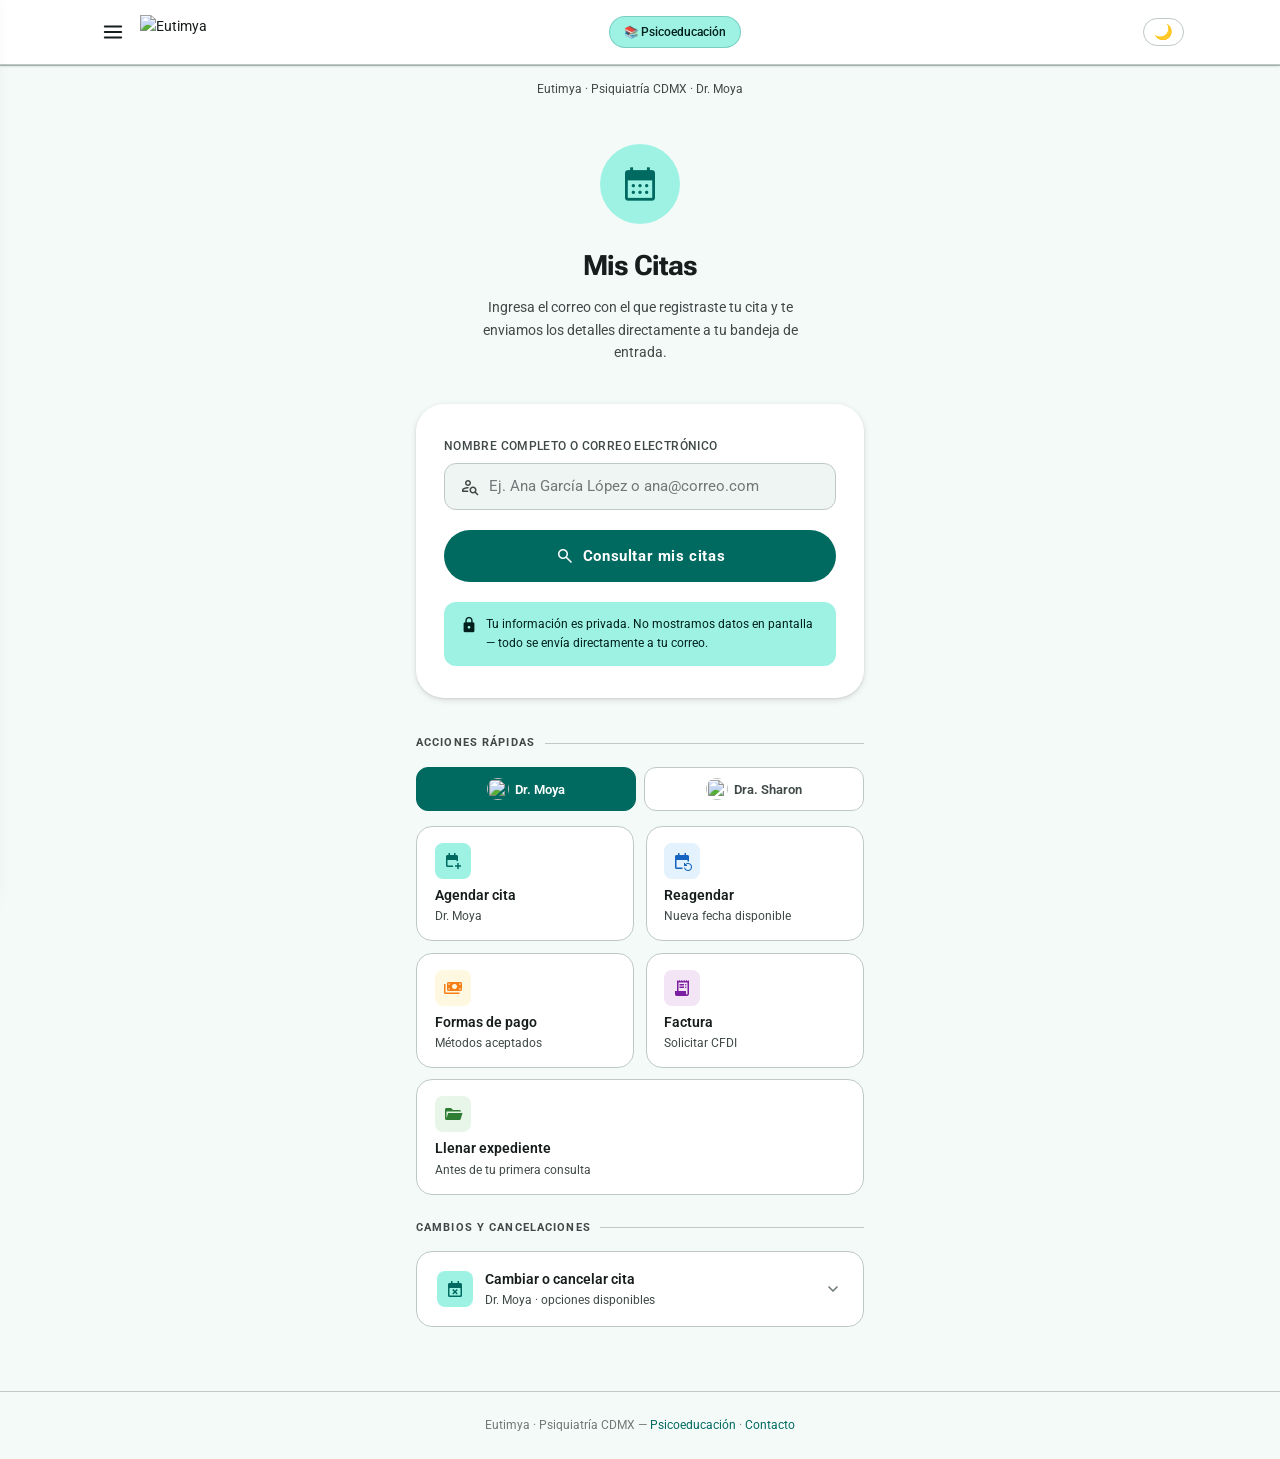
==== citas.html @ fe25407e "Add files via upload" ====
<!DOCTYPE html>
<html lang="es">
<head>
  <meta charset="UTF-8">
  <meta name="viewport" content="width=device-width, initial-scale=1.0">
  <title>Mis Citas · Eutimya</title>

  <meta name="description" content="Consulta tu próxima cita en Eutimya. Ingresa tu correo y te enviamos los detalles de forma segura y privada.">
  <meta name="author" content="Eutimya · Psiquiatría CDMX">
  <meta property="og:title" content="Mis Citas · Eutimya">
  <meta property="og:description" content="Consulta tu próxima cita de forma segura. Te enviamos la información a tu correo.">
  <meta property="og:image" content="https://psiquiatra-cdmx.eutimya.org/favicon.png">
  <meta property="og:url" content="https://app.eutimya.org/citas">
  <meta name="theme-color" content="#006A60">
  <link rel="icon" type="image/png" href="https://psiquiatra-cdmx.eutimya.org/favicon.png">
  <link rel="apple-touch-icon" href="https://psiquiatra-cdmx.eutimya.org/favicon.png">

  <link href="https://fonts.googleapis.com/css2?family=Roboto:wght@300;400;500;700&family=Roboto+Flex:opsz,wght@8..144,300;8..144,500;8..144,700&display=swap" rel="stylesheet">
  <link href="https://fonts.googleapis.com/css2?family=Material+Symbols+Outlined:opsz,wght,FILL,GRAD@20..48,100..700,0..1,-50..200" rel="stylesheet">

  <style>
    *, *::before, *::after { box-sizing: border-box; margin: 0; padding: 0; }

    :root {
      --md-primary: #006A60;
      --md-on-primary: #fff;
      --md-primary-container: #9EF2E4;
      --md-on-primary-container: #00201C;
      --md-secondary: #4A6360;
      --md-on-secondary: #fff;
      --md-secondary-container: #CCE8E4;
      --md-on-secondary-container: #051F1D;
      --md-tertiary: #7A5230;
      --md-on-tertiary: #fff;
      --md-tertiary-container: #FFDBBE;
      --md-on-tertiary-container: #2E1400;
      --md-error: #BA1A1A;
      --md-on-error: #fff;
      --md-error-container: #FFDAD6;
      --md-on-error-container: #410002;
      --md-background: #F4FAF8;
      --md-on-background: #161D1C;
      --md-surface: #F4FAF8;
      --md-on-surface: #161D1C;
      --md-surface-variant: #DAE5E2;
      --md-on-surface-variant: #3F4947;
      --md-surface-lowest: #fff;
      --md-surface-low: #EFF5F3;
      --md-surface-container: #E9F0EE;
      --md-surface-high: #E3EAE8;
      --md-surface-highest: #DEE5E3;
      --md-outline: #6F7978;
      --md-outline-variant: #BEC9C7;
      --elev1: 0 1px 3px rgba(0,0,0,.12), 0 1px 2px rgba(0,0,0,.08);
      --elev2: 0 2px 6px rgba(0,0,0,.12), 0 1px 3px rgba(0,0,0,.08);
      --elev3: 0 4px 12px rgba(0,0,0,.12), 0 2px 4px rgba(0,0,0,.08);
      --r-xs: 4px; --r-sm: 8px; --r-md: 12px; --r-lg: 16px; --r-xl: 28px; --r-full: 50px;
    }

    html { scroll-behavior: smooth; }
    body {
      font-family: 'Roboto', sans-serif;
      background: var(--md-background);
      color: var(--md-on-background);
      font-size: 14px;
      line-height: 1.6;
      min-height: 100dvh;
      display: flex;
      flex-direction: column;
    }

    /* ── TOP APP BAR — igual que index.html ── */
    .top-bar {
      position: sticky;
      top: 0;
      z-index: 200;
      background: var(--md-surface-lowest);
      border-bottom: 1px solid var(--md-outline-variant);
      box-shadow: var(--elev1);
    }
    .hi {
      max-width: 1120px;
      margin: 0 auto;
      padding: 0 1rem;
      height: 64px;
      display: flex;
      align-items: center;
      justify-content: space-between;
      gap: 1rem;
    }
    .hb {
      display: flex;
      align-items: center;
      gap: 10px;
    }
    .hcrisis {
      background: var(--md-primary-container);
      color: var(--md-on-primary-container);
      font-size: 11.5px;
      font-weight: 500;
      padding: 6px 14px;
      border-radius: var(--r-full);
      white-space: nowrap;
      border: 1px solid rgba(0,106,96,.25);
      text-decoration: none;
    }
    .hcrisis:hover { filter: brightness(.96); }
    .dark-toggle {
      background: none;
      border: 1px solid var(--md-outline-variant);
      border-radius: 20px;
      padding: 4px 10px;
      cursor: pointer;
      font-size: 15px;
      color: var(--md-on-surface-variant);
      transition: all .2s;
      display: flex;
      align-items: center;
      gap: 4px;
      font-family: 'Roboto', sans-serif;
    }
    .dark-toggle:hover { border-color: var(--md-primary); color: var(--md-primary); }
    .menu-btn{background:none;border:none;cursor:pointer;padding:6px;border-radius:var(--r-md);display:flex;align-items:center;gap:6px;color:var(--md-on-surface);font-family:inherit;font-size:13px;font-weight:500;transition:background .2s}
    .menu-btn:hover{background:var(--md-surface-high)}
    .menu-btn svg{width:22px;height:22px;fill:none;stroke:currentColor;stroke-width:2;stroke-linecap:round}
    .sidebar-overlay{position:fixed;inset:0;background:rgba(0,0,0,.45);z-index:900;opacity:0;pointer-events:none;transition:opacity .3s ease}
    .sidebar-overlay.open{opacity:1;pointer-events:auto}
    .sidebar{position:fixed;top:0;left:-320px;width:300px;max-width:85vw;height:100%;background:var(--md-surface-lowest);z-index:910;transition:left .32s cubic-bezier(.4,0,.2,1);overflow-y:auto;box-shadow:4px 0 24px rgba(0,0,0,.18);display:flex;flex-direction:column}
    .sidebar.open{left:0}
    .sb-header{padding:20px 20px 16px;border-bottom:1px solid var(--md-outline-variant);display:flex;align-items:center;gap:12px}
    .sb-header img{height:36px;width:auto}
    .sb-header-text{font-size:1.1rem;font-weight:600;color:var(--md-on-surface);letter-spacing:-.01em}
    .sb-close{background:none;border:none;cursor:pointer;margin-left:auto;width:36px;height:36px;border-radius:50%;display:flex;align-items:center;justify-content:center;font-size:18px;color:var(--md-on-surface-variant);transition:background .2s}
    .sb-close:hover{background:var(--md-surface-high)}
    .sb-nav{padding:8px 12px;flex:1}
    .sb-item{display:flex;align-items:center;gap:14px;padding:12px 14px;border-radius:var(--r-lg);cursor:pointer;transition:background .2s;border:none;background:none;width:100%;text-align:left;font-family:inherit;color:var(--md-on-surface);text-decoration:none}
    .sb-item:hover{background:var(--md-surface-high)}
    .sb-item.active{background:var(--md-primary-container);color:var(--md-on-primary-container)}
    .sb-icon{width:38px;height:38px;border-radius:50%;background:var(--md-surface-high);display:flex;align-items:center;justify-content:center;font-size:17px;flex-shrink:0;transition:all .2s}
    .sb-label{font-size:.88rem;font-weight:500;line-height:1.2}
    .sb-sublabel{font-size:.7rem;color:var(--md-on-surface-variant);font-weight:400;margin-top:1px}
    .sb-divider{height:1px;background:var(--md-outline-variant);margin:8px 20px}
    .sb-footer{padding:14px 20px;border-top:1px solid var(--md-outline-variant);font-size:.72rem;color:var(--md-on-surface-variant);text-align:center}
    [data-theme="dark"] .sidebar{background:var(--md-surface)}
    [data-theme="dark"] .sidebar-overlay.open{background:rgba(0,0,0,.65)}

    /* ── MAIN CONTENT ── */
    main {
      flex: 1;
      display: flex;
      flex-direction: column;
      align-items: center;
      padding: 2rem 1rem 4rem;
      max-width: 480px;
      margin: 0 auto;
      width: 100%;
    }

    /* ── HERO ── */
    .hero {
      text-align: center;
      margin-bottom: 2.5rem;
      animation: fadeUp .5s ease both;
    }
    .hero-icon-wrap {
      width: 80px;
      height: 80px;
      border-radius: 50%;
      background: var(--md-primary-container);
      display: flex;
      align-items: center;
      justify-content: center;
      margin: 0 auto 1.25rem;
    }
    .hero-icon-wrap .material-symbols-outlined {
      font-size: 40px;
      color: var(--md-primary);
      font-variation-settings: 'FILL' 1;
    }
    .hero h1 {
      font-family: 'Roboto Flex', sans-serif;
      font-size: 1.75rem;
      font-weight: 700;
      color: var(--md-on-background);
      letter-spacing: -.03em;
      margin-bottom: .5rem;
    }
    .hero p {
      font-size: .9rem;
      color: var(--md-on-surface-variant);
      line-height: 1.55;
      max-width: 340px;
      margin: 0 auto;
    }

    /* ── CARD ── */
    .card {
      background: var(--md-surface-lowest);
      border-radius: var(--r-xl);
      box-shadow: var(--elev2);
      padding: 2rem 1.75rem;
      width: 100%;
      animation: fadeUp .5s .1s ease both;
    }

    /* ── FIELD ── */
    .field {
      position: relative;
      margin-bottom: 1.25rem;
    }
    .field label {
      display: block;
      font-size: .78rem;
      font-weight: 500;
      color: var(--md-on-surface-variant);
      margin-bottom: .4rem;
      letter-spacing: .03em;
      text-transform: uppercase;
    }
    .field-inner {
      display: flex;
      align-items: center;
      gap: .6rem;
      background: var(--md-surface-low);
      border: 1.5px solid var(--md-outline-variant);
      border-radius: var(--r-md);
      padding: 0 .9rem;
      transition: border-color .2s, box-shadow .2s;
    }
    .field-inner:focus-within {
      border-color: var(--md-primary);
      box-shadow: 0 0 0 3px rgba(0,106,96,.15);
    }
    .field-inner .material-symbols-outlined {
      font-size: 20px;
      color: var(--md-on-surface-variant);
      flex-shrink: 0;
      font-variation-settings: 'FILL' 0;
      transition: color .2s;
    }
    .field-inner:focus-within .material-symbols-outlined {
      color: var(--md-primary);
    }
    .field-inner input {
      flex: 1;
      font-family: 'Roboto', sans-serif;
      font-size: .95rem;
      color: var(--md-on-background);
      background: none;
      border: none;
      outline: none;
      padding: .85rem 0;
      -webkit-appearance: none;
    }
    .field-inner input::placeholder { color: var(--md-outline); }

    /* ── SUBMIT BUTTON ── */
    .btn-primary {
      width: 100%;
      font-family: 'Roboto', sans-serif;
      font-size: .95rem;
      font-weight: 700;
      letter-spacing: .04em;
      padding: 1rem;
      border: none;
      border-radius: var(--r-full);
      background: var(--md-primary);
      color: var(--md-on-primary);
      cursor: pointer;
      display: flex;
      align-items: center;
      justify-content: center;
      gap: .5rem;
      transition: filter .15s, transform .1s;
      position: relative;
      overflow: hidden;
    }
    .btn-primary:hover { filter: brightness(1.08); }
    .btn-primary:active { transform: scale(.98); }
    .btn-primary:disabled {
      background: var(--md-surface-high);
      color: var(--md-outline);
      cursor: not-allowed;
      filter: none;
    }
    .btn-primary .material-symbols-outlined { font-size: 20px; }

    /* Spinner */
    .spinner {
      width: 20px;
      height: 20px;
      border: 2.5px solid rgba(255,255,255,.35);
      border-top-color: #fff;
      border-radius: 50%;
      animation: spin .7s linear infinite;
      display: none;
    }
    .btn-primary.loading .spinner { display: block; }
    .btn-primary.loading .btn-text,
    .btn-primary.loading .btn-icon { display: none; }

    /* ── PRIVACY NOTE ── */
    .privacy-note {
      display: flex;
      align-items: flex-start;
      gap: .5rem;
      margin-top: 1.25rem;
      padding: .85rem 1rem;
      background: var(--md-primary-container);
      border-radius: var(--r-md);
      font-size: .78rem;
      color: var(--md-on-primary-container);
      line-height: 1.5;
    }
    .privacy-note .material-symbols-outlined {
      font-size: 18px;
      flex-shrink: 0;
      margin-top: 1px;
      font-variation-settings: 'FILL' 1;
    }

    /* ── STATUS CARDS ── */
    .status-wrap {
      width: 100%;
      margin-top: 1.5rem;
      animation: fadeUp .35s ease both;
    }
    .status-card {
      border-radius: var(--r-xl);
      padding: 1.5rem;
      display: flex;
      flex-direction: column;
      align-items: center;
      text-align: center;
      gap: .75rem;
    }
    .status-card.success {
      background: var(--md-secondary-container);
    }
    .status-card.error {
      background: var(--md-error-container);
    }
    .status-card.not-found {
      background: var(--md-tertiary-container);
    }
    .status-icon {
      width: 56px;
      height: 56px;
      border-radius: 50%;
      display: flex;
      align-items: center;
      justify-content: center;
    }
    .status-card.success .status-icon { background: var(--md-on-secondary-container); }
    .status-card.error .status-icon { background: var(--md-on-error-container); }
    .status-card.not-found .status-icon { background: var(--md-on-tertiary-container); }
    .status-icon .material-symbols-outlined {
      font-size: 28px;
      color: #fff;
      font-variation-settings: 'FILL' 1;
    }
    .status-card h3 {
      font-size: 1rem;
      font-weight: 700;
      color: var(--md-on-background);
    }
    .status-card.success h3 { color: var(--md-on-secondary-container); }
    .status-card.error h3 { color: var(--md-on-error-container); }
    .status-card.not-found h3 { color: var(--md-on-tertiary-container); }
    .status-card p {
      font-size: .86rem;
      line-height: 1.55;
    }
    .status-card.success p { color: var(--md-on-secondary-container); }
    .status-card.error p { color: var(--md-on-error-container); }
    .status-card.not-found p { color: var(--md-on-tertiary-container); }

    .btn-retry {
      font-family: 'Roboto', sans-serif;
      font-size: .85rem;
      font-weight: 600;
      padding: .65rem 1.5rem;
      border-radius: var(--r-full);
      border: 1.5px solid currentColor;
      background: none;
      cursor: pointer;
      transition: background .15s;
      display: flex;
      align-items: center;
      gap: .35rem;
    }
    .status-card.success .btn-retry { color: var(--md-on-secondary-container); }
    .status-card.error .btn-retry { color: var(--md-on-error-container); }
    .status-card.not-found .btn-retry { color: var(--md-on-tertiary-container); }
    .btn-retry:hover { background: rgba(0,0,0,.06); }
    .btn-retry .material-symbols-outlined { font-size: 16px; }

    /* ── SECTION DIVIDER ── */
    .section-label {
      font-size: .7rem;
      font-weight: 700;
      letter-spacing: .1em;
      text-transform: uppercase;
      color: var(--md-on-surface-variant);
      margin: 2.25rem 0 .9rem;
      width: 100%;
      display: flex;
      align-items: center;
      gap: .6rem;
      animation: fadeUp .5s .2s ease both;
    }
    .section-label::after {
      content: "";
      flex: 1;
      height: 1px;
      background: var(--md-outline-variant);
    }

    /* ── QUICK LINKS GRID ── */
    .links-grid {
      width: 100%;
      display: grid;
      grid-template-columns: 1fr 1fr;
      gap: .7rem;
      animation: fadeUp .5s .25s ease both;
    }
    .link-btn {
      display: flex;
      flex-direction: column;
      align-items: flex-start;
      gap: .35rem;
      padding: 1rem 1.1rem;
      border-radius: var(--r-lg);
      background: var(--md-surface-lowest);
      border: 1.5px solid var(--md-outline-variant);
      text-decoration: none;
      color: var(--md-on-background);
      transition: border-color .18s, box-shadow .18s, transform .12s;
      cursor: pointer;
    }
    .link-btn:hover {
      border-color: var(--md-primary);
      box-shadow: 0 2px 12px rgba(0,106,96,.12);
      transform: translateY(-1px);
    }
    .link-btn:active { transform: translateY(0); }
    .link-btn .lb-icon {
      width: 36px;
      height: 36px;
      border-radius: var(--r-sm);
      display: flex;
      align-items: center;
      justify-content: center;
      margin-bottom: .15rem;
    }
    .link-btn .lb-icon .material-symbols-outlined {
      font-size: 20px;
      font-variation-settings: 'FILL' 1;
    }
    .link-btn .lb-title {
      font-size: .85rem;
      font-weight: 600;
      line-height: 1.25;
    }
    .link-btn .lb-sub {
      font-size: .72rem;
      color: var(--md-on-surface-variant);
      line-height: 1.3;
    }

    /* Color variants */
    .lb-teal .lb-icon { background: var(--md-primary-container); color: var(--md-primary); }
    .lb-blue .lb-icon { background: #e3f2fd; color: #1565c0; }
    .lb-amber .lb-icon { background: #fff8e1; color: #f57f17; }
    .lb-purple .lb-icon { background: #f3e5f5; color: #7b1fa2; }
    .lb-green .lb-icon { background: #e8f5e9; color: #2e7d32; }
    .lb-red .lb-icon { background: #fce4ec; color: #c62828; }

    /* ── INFO CARDS ── */
    .info-card {
      width: 100%;
      background: var(--md-surface-lowest);
      border-radius: var(--r-lg);
      border: 1.5px solid var(--md-outline-variant);
      overflow: hidden;
      animation: fadeUp .5s .3s ease both;
    }
    .info-card-header {
      display: flex;
      align-items: center;
      gap: .75rem;
      padding: 1rem 1.25rem;
      cursor: pointer;
      user-select: none;
    }
    .info-card-header .ich-icon {
      width: 36px;
      height: 36px;
      border-radius: var(--r-sm);
      display: flex;
      align-items: center;
      justify-content: center;
      flex-shrink: 0;
    }
    .info-card-header .ich-icon .material-symbols-outlined {
      font-size: 20px;
      font-variation-settings: 'FILL' 1;
    }
    .info-card-header .ich-text { flex: 1; }
    .info-card-header .ich-title {
      font-size: .9rem;
      font-weight: 600;
      color: var(--md-on-background);
    }
    .info-card-header .ich-sub {
      font-size: .74rem;
      color: var(--md-on-surface-variant);
    }
    .info-card-header .ich-chevron {
      font-size: 20px;
      color: var(--md-outline);
      transition: transform .25s;
    }
    .info-card.open .ich-chevron { transform: rotate(180deg); }

    .info-card-body {
      display: none;
      padding: 0 1.25rem 1.25rem;
      border-top: 1px solid var(--md-outline-variant);
    }
    .info-card.open .info-card-body { display: block; }

    .info-steps {
      list-style: none;
      margin: .9rem 0 0;
      display: flex;
      flex-direction: column;
      gap: .65rem;
    }
    .info-steps li {
      display: flex;
      gap: .75rem;
      align-items: flex-start;
      font-size: .85rem;
      color: var(--md-on-surface-variant);
      line-height: 1.5;
    }
    .info-steps li .step-num {
      flex-shrink: 0;
      width: 22px;
      height: 22px;
      border-radius: 50%;
      background: var(--md-primary);
      color: #fff;
      font-size: .7rem;
      font-weight: 700;
      display: flex;
      align-items: center;
      justify-content: center;
      margin-top: 1px;
    }
    .info-steps li strong { color: var(--md-on-background); }
    .info-steps li a {
      color: var(--md-primary);
      font-weight: 600;
      text-decoration: none;
    }

    .info-wa-btn {
      display: inline-flex;
      align-items: center;
      gap: .45rem;
      margin-top: 1rem;
      padding: .65rem 1.25rem;
      border-radius: var(--r-full);
      background: #25D366;
      color: #fff;
      font-size: .82rem;
      font-weight: 700;
      text-decoration: none;
      transition: filter .15s;
    }
    .info-wa-btn:hover { filter: brightness(1.08); }
    .info-wa-btn .material-symbols-outlined { font-size: 18px; }

    /* ── DOCTOR TABS ── */
    .doctor-tabs {
      width: 100%;
      display: flex;
      gap: .5rem;
      margin-bottom: .9rem;
      animation: fadeUp .5s .22s ease both;
    }
    .doc-tab {
      flex: 1;
      padding: .65rem .5rem;
      border-radius: var(--r-md);
      border: 1.5px solid var(--md-outline-variant);
      background: var(--md-surface-lowest);
      font-family: 'Roboto', sans-serif;
      font-size: .82rem;
      font-weight: 600;
      color: var(--md-on-surface-variant);
      cursor: pointer;
      transition: all .18s;
      display: flex;
      align-items: center;
      justify-content: center;
      gap: .4rem;
    }
    .doc-tab.active {
      background: var(--md-primary);
      border-color: var(--md-primary);
      color: #fff;
    }
    .doc-tab .material-symbols-outlined { font-size: 18px; }

    .doctor-panel { display: none; width: 100%; }
    .doctor-panel.active { display: contents; }

    /* ── FOOTER ── */
    footer {
      text-align: center;
      padding: 1.5rem 1rem;
      font-size: .72rem;
      color: var(--md-outline);
      border-top: 1px solid var(--md-outline-variant);
    }
    footer a { color: var(--md-primary); text-decoration: none; }

    /* ── ANIMATIONS ── */
    @keyframes fadeUp {
      from { opacity: 0; transform: translateY(16px); }
      to   { opacity: 1; transform: translateY(0); }
    }
    @keyframes spin {
      to { transform: rotate(360deg); }
    }

    /* ── RESPONSIVE ── */
    @media (max-width: 360px) {
      .card { padding: 1.5rem 1.25rem; }
      .hero h1 { font-size: 1.5rem; }
    }
  
    .wa-btns { display: flex; gap: 10px; margin: 12px 0; flex-wrap: wrap; justify-content: center; }
    .wa-btn {
      display: inline-flex; align-items: center; gap: 7px;
      background: #25D366; color: #fff;
      padding: 10px 18px; border-radius: var(--r-full);
      font-size: .8rem; font-weight: 700; text-decoration: none;
      transition: filter .2s;
    }
    .wa-btn:hover { filter: brightness(.9); }

  </style>
</head>
<body>

  <!-- TOP APP BAR — idéntico al index.html -->
  <header class="top-bar">
    <div class="hi">
      <div class="hb">
        <button class="menu-btn" onclick="openSidebar()" aria-label="Abrir menú">
          <svg viewBox="0 0 24 24"><line x1="3" y1="6" x2="21" y2="6"/><line x1="3" y1="12" x2="21" y2="12"/><line x1="3" y1="18" x2="21" y2="18"/></svg>
        </button>
        <img src="https://psiquiatra-cdmx.eutimya.org/unnamed.png" alt="Eutimya" style="height:34px;width:auto;display:block">
      </div>
      <a href="/" class="hcrisis" aria-label="Ir a Psicoeducación">📚 Psicoeducación</a>
      <button class="dark-toggle" onclick="toggleDark()" aria-label="Cambiar modo oscuro">🌙</button>
    </div>
  </header>

  <!-- SIDEBAR MENU -->
  <div class="sidebar-overlay" id="sidebarOverlay" onclick="closeSidebar()"></div>
  <div class="sidebar" id="sidebar" role="navigation" aria-label="Menú principal">
    <div class="sb-header">
      <img src="https://psiquiatra-cdmx.eutimya.org/unnamed.png" alt="Eutimya" style="height:32px">
      <div class="sb-header-text">Eutimya</div>
      <button class="sb-close" onclick="closeSidebar()" aria-label="Cerrar menú">✕</button>
    </div>
        <div class="sb-nav">
      <a class="sb-item" href="/">
        <div class="sb-icon">📚</div>
        <div><div class="sb-label">Psicoeducación</div><div class="sb-sublabel">Neurobiología, TCC, medicamentos</div></div>
      </a>
      <a class="sb-item active" href="/citas">
        <div class="sb-icon">📅</div>
        <div><div class="sb-label">Mis Citas</div><div class="sb-sublabel">Consultar y gestionar citas</div></div>
      </a>
      <a class="sb-item" href="/recetasyresumenes">
        <div class="sb-icon">📄</div>
        <div><div class="sb-label">Mis Documentos</div><div class="sb-sublabel">Recetas y resúmenes clínicos</div></div>
      </a>
      <div class="sb-divider"></div>
      <a class="sb-item" href="https://psiquiatra-cdmx.eutimya.org/agendar" target="_blank" rel="noopener">
        <div class="sb-icon">🗓️</div>
        <div><div class="sb-label">Agendar cita</div><div class="sb-sublabel">Dr. Moya</div></div>
      </a>
      <a class="sb-item" href="https://paido.eutimya.org/cita" target="_blank" rel="noopener">
        <div class="sb-icon">👶</div>
        <div><div class="sb-label">Agendar cita</div><div class="sb-sublabel">Dra. Sharon · Paidopsiquiatría</div></div>
      </a>
      <div class="sb-divider"></div>
      <a class="sb-item" href="https://psiquiatra-cdmx.eutimya.org/factura" target="_blank" rel="noopener">
        <div class="sb-icon">🧾</div>
        <div><div class="sb-label">Factura</div><div class="sb-sublabel">Solicitar CFDI</div></div>
      </a>
    </div>
    <div class="sb-footer">Eutimya · Psiquiatría CDMX</div>CFDI</div></div>
      </a>
    </div>
    <div class="sb-footer">Eutimya · Psiquiatría CDMX · Dr. Moya</div>
  </div>

  <!-- MAIN -->
  <main>

    <!-- HERO -->
    <section class="hero">
      <div class="hero-icon-wrap">
        <span class="material-symbols-outlined">calendar_month</span>
      </div>
      <h1>Mis Citas</h1>
      <p>Ingresa el correo con el que registraste tu cita y te enviamos los detalles directamente a tu bandeja de entrada.</p>
    </section>

    <!-- FORM CARD -->
    <div class="card" id="form-card">
      <div class="field">
        <label for="query-input">Nombre completo o correo electrónico</label>
        <div class="field-inner">
          <span class="material-symbols-outlined">person_search</span>
          <input
            type="text"
            id="query-input"
            placeholder="Ej. Ana García López o ana@correo.com"
            autocomplete="name"
            maxlength="254"
          >
        </div>
      </div>

      <button class="btn-primary" id="submit-btn" onclick="consultarCita()">
        <span class="material-symbols-outlined btn-icon">search</span>
        <span class="btn-text">Consultar mis citas</span>
        <div class="spinner"></div>
      </button>

      <div class="privacy-note">
        <span class="material-symbols-outlined">lock</span>
        <span>Tu información es privada. No mostramos datos en pantalla — todo se envía directamente a tu correo.</span>
      </div>
    </div>

    <!-- STATUS (hidden initially) -->
    <div class="status-wrap" id="status-wrap" style="display:none"></div>

    <!-- ── DOCTOR SELECTOR ── -->
    <div class="section-label">Acciones rápidas</div>

    <div class="doctor-tabs">
      <button class="doc-tab active" onclick="switchDoc('moya', this)">
        <img src="https://mental.eutimya.org/drmoyaiconpic.png" alt="" style="width:22px;height:22px;border-radius:50%;object-fit:cover;flex-shrink:0">
        Dr. Moya
      </button>
      <button class="doc-tab" onclick="switchDoc('sharon', this)">
        <img src="https://raw.githubusercontent.com/moymaa/eutimya/main/drasharoniconpic.png" alt="" style="width:22px;height:22px;border-radius:50%;object-fit:cover;flex-shrink:0">
        Dra. Sharon
      </button>
    </div>

    <!-- PANEL DR. MOYA -->
    <div class="doctor-panel active" id="panel-moya">
      <div class="links-grid">
        <a class="link-btn lb-teal" href="https://psiquiatra-cdmx.eutimya.org/cita" target="_blank" rel="noopener">
          <div class="lb-icon"><span class="material-symbols-outlined">calendar_add_on</span></div>
          <div class="lb-title">Agendar cita</div>
          <div class="lb-sub">Dr. Moya</div>
        </a>
        <a class="link-btn lb-blue" href="https://psiquiatra-cdmx.eutimya.org/agendar" target="_blank" rel="noopener">
          <div class="lb-icon"><span class="material-symbols-outlined">event_repeat</span></div>
          <div class="lb-title">Reagendar</div>
          <div class="lb-sub">Nueva fecha disponible</div>
        </a>
        <a class="link-btn lb-amber" href="https://psiquiatra-cdmx.eutimya.org/pagos" target="_blank" rel="noopener">
          <div class="lb-icon"><span class="material-symbols-outlined">payments</span></div>
          <div class="lb-title">Formas de pago</div>
          <div class="lb-sub">Métodos aceptados</div>
        </a>
        <a class="link-btn lb-purple" href="https://psiquiatra-cdmx.eutimya.org/factura" target="_blank" rel="noopener">
          <div class="lb-icon"><span class="material-symbols-outlined">receipt_long</span></div>
          <div class="lb-title">Factura</div>
          <div class="lb-sub">Solicitar CFDI</div>
        </a>
        <a class="link-btn lb-green" href="https://psiquiatra-cdmx.eutimya.org/exp" target="_blank" rel="noopener" style="grid-column: span 2">
          <div class="lb-icon"><span class="material-symbols-outlined">folder_open</span></div>
          <div class="lb-title">Llenar expediente</div>
          <div class="lb-sub">Antes de tu primera consulta</div>
        </a>
      </div>

      <div class="section-label" style="margin-top:1.5rem">Cambios y cancelaciones</div>
      <div class="info-card" id="cancel-card-moya">
        <div class="info-card-header" onclick="toggleCard('cancel-card-moya')">
          <div class="ich-icon" style="background:var(--md-primary-container)">
            <span class="material-symbols-outlined" style="color:var(--md-primary);font-variation-settings:'FILL' 1">event_busy</span>
          </div>
          <div class="ich-text">
            <div class="ich-title">Cambiar o cancelar cita</div>
            <div class="ich-sub">Dr. Moya · opciones disponibles</div>
          </div>
          <span class="material-symbols-outlined ich-chevron">expand_more</span>
        </div>
        <div class="info-card-body">
          <ul class="info-steps">
            <li>
              <span class="step-num">1</span>
              <span><strong>Reprogramar:</strong> usa el enlace <a href="https://psiquiatra-cdmx.eutimya.org/agendar" target="_blank">reagendar</a> para elegir una nueva fecha, y avisa por WhatsApp para cancelar la cita anterior.</span>
            </li>
            <li>
              <span class="step-num">2</span>
              <span><strong>Cancelar desde Google Calendar:</strong> puedes cancelarla directamente ahí. Si lo haces por ese medio, avisa también por WhatsApp.</span>
            </li>
            <li>
              <span class="step-num">3</span>
              <span><strong>Por WhatsApp:</strong> también puedes solicitar la cancelación directamente por mensaje.</span>
            </li>
          </ul>
          <a class="info-wa-btn" href="https://wa.me/526731205121" target="_blank" rel="noopener">
            <span class="material-symbols-outlined">chat</span>
            WhatsApp Dr. Moya
          </a>
        </div>
      </div>
    </div>

    <!-- PANEL DRA. SHARON -->
    <div class="doctor-panel" id="panel-sharon">
      <div class="links-grid">
        <a class="link-btn lb-teal" href="https://paido.eutimya.org/cita" target="_blank" rel="noopener">
          <div class="lb-icon"><span class="material-symbols-outlined">calendar_add_on</span></div>
          <div class="lb-title">Agendar cita</div>
          <div class="lb-sub">Dra. Sharon</div>
        </a>
        <a class="link-btn lb-blue" href="https://paido.eutimya.org/cita" target="_blank" rel="noopener">
          <div class="lb-icon"><span class="material-symbols-outlined">event_repeat</span></div>
          <div class="lb-title">Reagendar</div>
          <div class="lb-sub">Nueva fecha disponible</div>
        </a>
        <a class="link-btn lb-amber" href="https://paido.eutimya.org/cita" target="_blank" rel="noopener">
          <div class="lb-icon"><span class="material-symbols-outlined">payments</span></div>
          <div class="lb-title">Formas de pago</div>
          <div class="lb-sub">Dra. Sharon</div>
        </a>
        <a class="link-btn lb-purple" href="https://psiquiatra-cdmx.eutimya.org/factura" target="_blank" rel="noopener">
          <div class="lb-icon"><span class="material-symbols-outlined">receipt_long</span></div>
          <div class="lb-title">Factura</div>
          <div class="lb-sub">Solicitar CFDI</div>
        </a>
        <a class="link-btn lb-green" href="https://psiquiatra-cdmx.eutimya.org/exp" target="_blank" rel="noopener" style="grid-column: span 2">
          <div class="lb-icon"><span class="material-symbols-outlined">folder_open</span></div>
          <div class="lb-title">Llenar expediente</div>
          <div class="lb-sub">Antes de tu primera consulta</div>
        </a>
      </div>

      <div class="section-label" style="margin-top:1.5rem">Cambios y cancelaciones</div>
      <div class="info-card" id="cancel-card-sharon">
        <div class="info-card-header" onclick="toggleCard('cancel-card-sharon')">
          <div class="ich-icon" style="background:#fce4ec">
            <span class="material-symbols-outlined" style="color:#c62828;font-variation-settings:'FILL' 1">event_busy</span>
          </div>
          <div class="ich-text">
            <div class="ich-title">Cambiar o cancelar cita</div>
            <div class="ich-sub">Dra. Sharon · contacto directo</div>
          </div>
          <span class="material-symbols-outlined ich-chevron">expand_more</span>
        </div>
        <div class="info-card-body">
          <ul class="info-steps">
            <li>
              <span class="step-num">1</span>
              <span><strong>Reagendar:</strong> usa el mismo enlace de <a href="https://paido.eutimya.org/cita" target="_blank">agendar</a> para elegir una nueva fecha.</span>
            </li>
            <li>
              <span class="step-num">2</span>
              <span><strong>Cancelar:</strong> envía un mensaje directo por WhatsApp a la Dra. Sharon.</span>
            </li>
          </ul>
          <a class="info-wa-btn" href="https://wa.me/525513580092" target="_blank" rel="noopener">
            <span class="material-symbols-outlined">chat</span>
            WhatsApp Dra. Sharon
          </a>
        </div>
      </div>
    </div>

  </main>

  <!-- FOOTER -->
  <footer>
    Eutimya · Psiquiatría CDMX &mdash;
    <a href="/">Psicoeducación</a> ·
    <a href="/cdn-cgi/l/email-protection#91f4e4e5f8fce8f0bffcf4ffe5f0fdd1f6fcf0f8fdbff2fefc">Contacto</a>
  </footer>

<script data-cfasync="false" src="/cdn-cgi/scripts/5c5dd728/cloudflare-static/email-decode.min.js"></script><script>
  // ── SIDEBAR ────────────────────────────────────────────────
  function openSidebar(){
    document.getElementById('sidebar').classList.add('open');
    document.getElementById('sidebarOverlay').classList.add('open');
    document.body.style.overflow='hidden';
  }
  function closeSidebar(){
    document.getElementById('sidebar').classList.remove('open');
    document.getElementById('sidebarOverlay').classList.remove('open');
    document.body.style.overflow='';
  }

  // ── DARK MODE (igual que index.html) ──────────────────────
  function toggleDark(){
    const html = document.documentElement;
    const isDark = html.getAttribute('data-theme') === 'dark';
    html.setAttribute('data-theme', isDark ? 'light' : 'dark');
    localStorage.setItem('eutimya-theme', isDark ? 'light' : 'dark');
    document.querySelector('.dark-toggle').textContent = isDark ? '🌙' : '☀️';
  }
  (function(){
    const saved = localStorage.getItem('eutimya-theme');
    if (saved === 'dark') {
      document.documentElement.setAttribute('data-theme','dark');
      document.addEventListener('DOMContentLoaded', () => {
        const b = document.querySelector('.dark-toggle');
        if (b) b.textContent = '☀️';
      });
    }
  })();

  // ── CONFIGURACIÓN ──────────────────────────────────────────
  // Reemplaza esta URL con la de tu Apps Script Web App desplegada
  const WEB_APP_URL = "https://script.google.com/macros/s/AKfycbzhaHfMhmjcWp1WraHF5fjINcq7j493kjGyqHA3DK71Bm2NqWi5j1aU16QYd4UeG5yO-g/exec";

  // ── LÓGICA ────────────────────────────────────────────────
  async function consultarCita() {
    const queryInput = document.getElementById("query-input");
    const submitBtn  = document.getElementById("submit-btn");
    const statusWrap = document.getElementById("status-wrap");
    const query      = queryInput.value.trim();

    if (!query || query.length < 3) {
      queryInput.focus();
      queryInput.closest(".field-inner").style.borderColor = "var(--md-error)";
      setTimeout(() => queryInput.closest(".field-inner").style.borderColor = "", 1500);
      return;
    }

    submitBtn.disabled = true;
    submitBtn.classList.add("loading");
    statusWrap.style.display = "none";

    try {
      const res  = await fetch(WEB_APP_URL, {
        method: "POST",
        body: JSON.stringify({ query })
      });
      const data = await res.json();

      if (data.status === "sent") {
        mostrarStatus(
          "success",
          "¡Listo! Revisa tu correo",
          `Enviamos ${data.count} cita${data.count !== 1 ? "s" : ""} a <strong>${escapeHtml(data.maskedEmail)}</strong>. Puede tardar unos minutos en llegar.`
        );
        queryInput.value = "";
      } else if (data.status === "not_found") {
        mostrarStatus(
          "not-found",
          "Sin citas próximas",
          `No encontramos citas próximas para <strong>${escapeHtml(query)}</strong>. Si ya tuviste una cita pero no tienes nuevas, agenda tu siguiente consulta.`,
          true
        );
      } else {
        throw new Error(data.message || "Error desconocido");
      }

    } catch (err) {
      console.error(err);
      mostrarStatus("error", "Algo salió mal", "No pudimos procesar tu solicitud. Intenta de nuevo.");
    } finally {
      submitBtn.disabled = false;
      submitBtn.classList.remove("loading");
    }
  }

  function mostrarStatus(tipo, titulo, mensaje, showWA = false) {
    const iconMap = {
      "success":   { icon: "mark_email_read", label: "Éxito" },
      "error":     { icon: "error",            label: "Error" },
      "not-found": { icon: "search_off",       label: "No encontrado" }
    };
    const { icon } = iconMap[tipo] || iconMap["error"];
    const statusWrap = document.getElementById("status-wrap");

    const waHtml = showWA ? `
      <p style="margin-top:8px;font-size:.8rem;color:var(--md-on-surface-variant)">¿Quieres agendar una nueva cita?</p>
      <div class="wa-btns">
        <a href="https://psiquiatra-cdmx.eutimya.org/agendar" target="_blank" class="wa-btn" style="background:var(--md-primary)">📅 Agendar · Dr. Moya</a>
        <a href="https://paido.eutimya.org/cita" target="_blank" class="wa-btn" style="background:var(--md-primary)">📅 Agendar · Dra. Venecia</a>
      </div>
      <p style="margin-top:10px;font-size:.8rem;color:var(--md-on-surface-variant)">O contáctanos por WhatsApp:</p>
      <div class="wa-btns">
        <a href="https://wa.me/526731205121" target="_blank" class="wa-btn">
          <svg viewBox="0 0 24 24" width="18" height="18" fill="currentColor"><path d="M17.472 14.382c-.297-.149-1.758-.867-2.03-.967-.273-.099-.471-.148-.67.15-.197.297-.767.966-.94 1.164-.173.199-.347.223-.644.075-.297-.15-1.255-.463-2.39-1.475-.883-.788-1.48-1.761-1.653-2.059-.173-.297-.018-.458.13-.606.134-.133.298-.347.446-.52.149-.174.198-.298.298-.497.099-.198.05-.371-.025-.52-.075-.149-.669-1.612-.916-2.207-.242-.579-.487-.5-.669-.51-.173-.008-.371-.01-.57-.01-.198 0-.52.074-.792.372-.272.297-1.04 1.016-1.04 2.479 0 1.462 1.065 2.875 1.213 3.074.149.198 2.096 3.2 5.077 4.487.709.306 1.262.489 1.694.625.712.227 1.36.195 1.871.118.571-.085 1.758-.719 2.006-1.413.248-.694.248-1.289.173-1.413-.074-.124-.272-.198-.57-.347z"/><path d="M12 0C5.373 0 0 5.373 0 12c0 2.127.558 4.121 1.532 5.853L.058 23.486a.5.5 0 0 0 .609.61l5.757-1.511A11.945 11.945 0 0 0 12 24c6.627 0 12-5.373 12-12S18.627 0 12 0zm0 22c-1.891 0-3.667-.5-5.207-1.378l-.373-.214-3.868 1.015 1-3.768-.234-.388A9.944 9.944 0 0 1 2 12C2 6.477 6.477 2 12 2s10 4.477 10 10-4.477 10-10 10z"/></svg>
          Dr. Moya
        </a>
        <a href="https://wa.me/525513580092" target="_blank" class="wa-btn">
          <svg viewBox="0 0 24 24" width="18" height="18" fill="currentColor"><path d="M17.472 14.382c-.297-.149-1.758-.867-2.03-.967-.273-.099-.471-.148-.67.15-.197.297-.767.966-.94 1.164-.173.199-.347.223-.644.075-.297-.15-1.255-.463-2.39-1.475-.883-.788-1.48-1.761-1.653-2.059-.173-.297-.018-.458.13-.606.134-.133.298-.347.446-.52.149-.174.198-.298.298-.497.099-.198.05-.371-.025-.52-.075-.149-.669-1.612-.916-2.207-.242-.579-.487-.5-.669-.51-.173-.008-.371-.01-.57-.01-.198 0-.52.074-.792.372-.272.297-1.04 1.016-1.04 2.479 0 1.462 1.065 2.875 1.213 3.074.149.198 2.096 3.2 5.077 4.487.709.306 1.262.489 1.694.625.712.227 1.36.195 1.871.118.571-.085 1.758-.719 2.006-1.413.248-.694.248-1.289.173-1.413-.074-.124-.272-.198-.57-.347z"/><path d="M12 0C5.373 0 0 5.373 0 12c0 2.127.558 4.121 1.532 5.853L.058 23.486a.5.5 0 0 0 .609.61l5.757-1.511A11.945 11.945 0 0 0 12 24c6.627 0 12-5.373 12-12S18.627 0 12 0zm0 22c-1.891 0-3.667-.5-5.207-1.378l-.373-.214-3.868 1.015 1-3.768-.234-.388A9.944 9.944 0 0 1 2 12C2 6.477 6.477 2 12 2s10 4.477 10 10-4.477 10-10 10z"/></svg>
          Dra. Venecia
        </a>
      </div>` : "";

    statusWrap.innerHTML = `
      <div class="status-card ${tipo}">
        <div class="status-icon">
          <span class="material-symbols-outlined">${icon}</span>
        </div>
        <h3>${titulo}</h3>
        <p>${mensaje}</p>
        ${waHtml}
        <button class="btn-retry" onclick="reintentar()">
          <span class="material-symbols-outlined">refresh</span>
          Intentar de nuevo
        </button>
      </div>
    `;
    statusWrap.style.display = "block";
    statusWrap.scrollIntoView({ behavior: "smooth", block: "nearest" });
  }

  function reintentar() {
    document.getElementById("status-wrap").style.display = "none";
    document.getElementById("query-input").focus();
  }

  function escapeHtml(str) {
    return str.replace(/&/g,"&amp;").replace(/</g,"&lt;").replace(/>/g,"&gt;");
  }

  // Enter para enviar
  document.getElementById("query-input").addEventListener("keydown", function(e) {
    if (e.key === "Enter") consultarCita();
  });

  // ── TABS DE DOCTOR ────────────────────────────────────────
  function switchDoc(doc, btn) {
    document.querySelectorAll(".doc-tab").forEach(t => t.classList.remove("active"));
    document.querySelectorAll(".doctor-panel").forEach(p => {
      p.classList.remove("active");
      p.style.display = "none";
    });
    btn.classList.add("active");
    const panel = document.getElementById("panel-" + doc);
    panel.classList.add("active");
    panel.style.display = "contents";
  }

    // ── ACCORDION ─────────────────────────────────────────
  function toggleCard(id) {
    const card = document.getElementById(id);
    if (card) card.classList.toggle("open");
  }

</script>
</body>
</html>
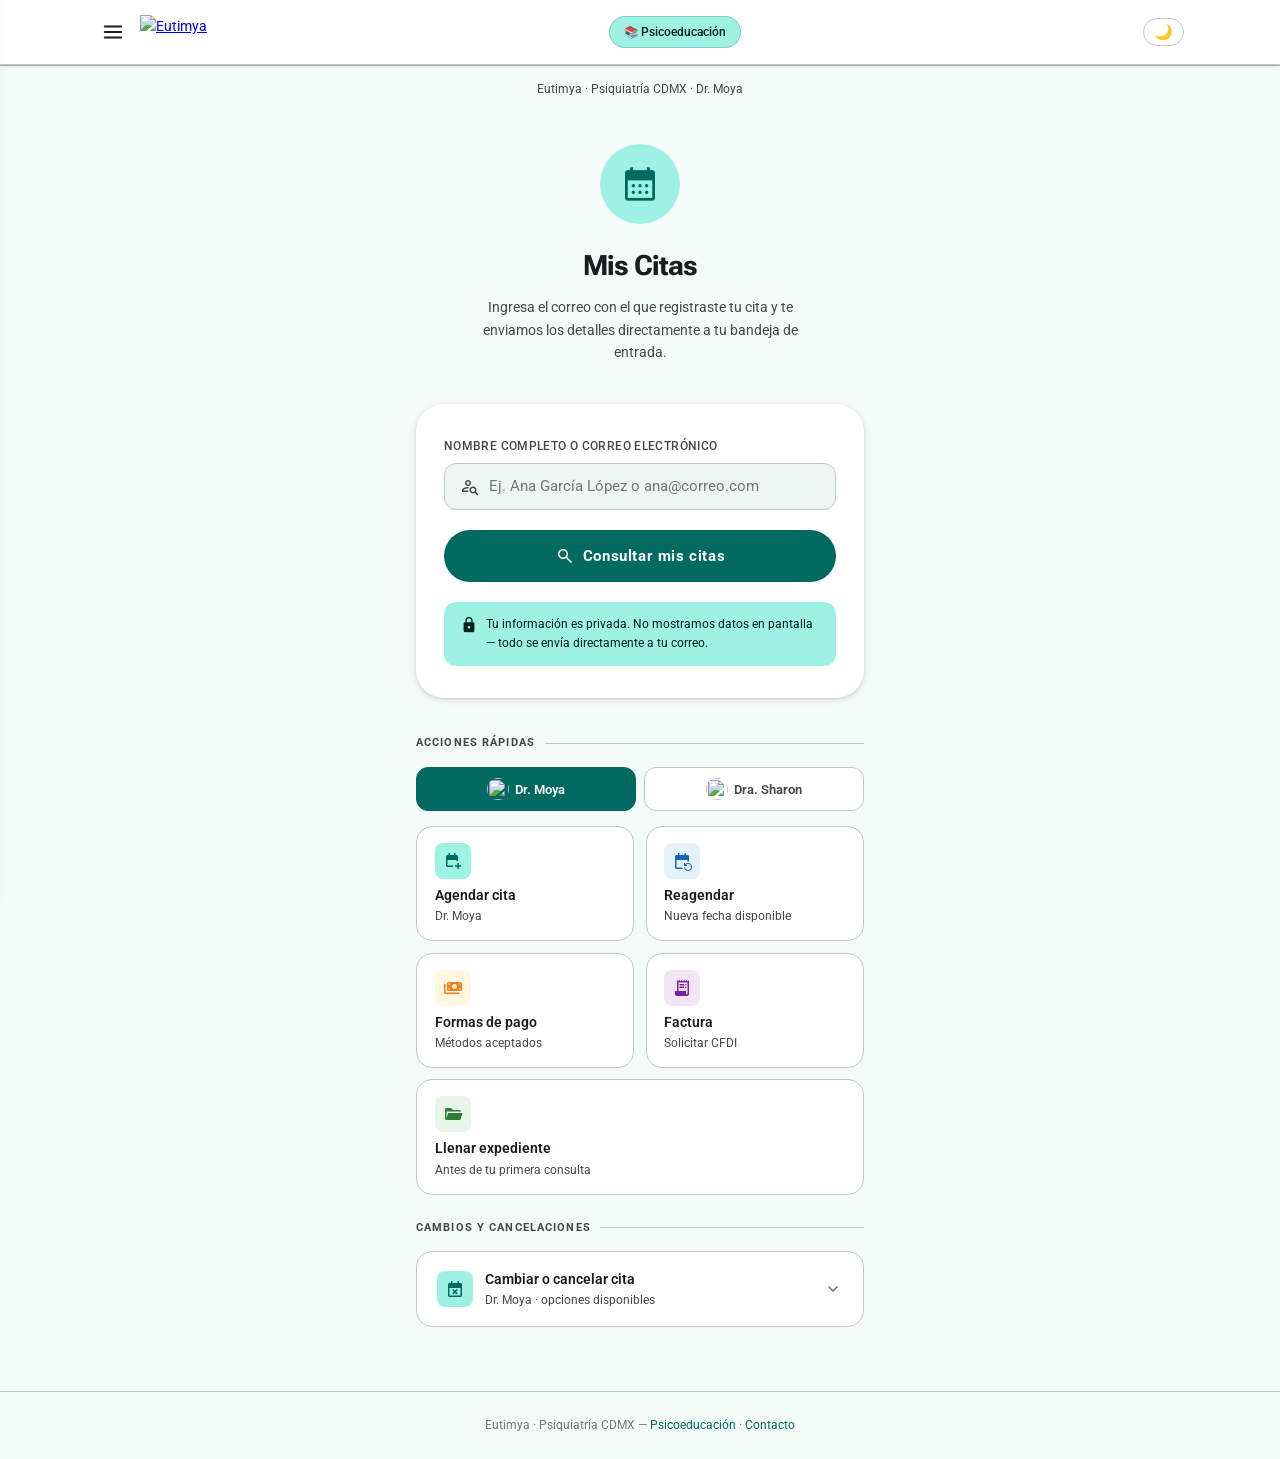
==== commit 78cd4090: "Add files via upload" ====
--- a/citas.html
+++ b/citas.html
@@ -664,7 +664,7 @@
         <button class="menu-btn" onclick="openSidebar()" aria-label="Abrir menú">
           <svg viewBox="0 0 24 24"><line x1="3" y1="6" x2="21" y2="6"/><line x1="3" y1="12" x2="21" y2="12"/><line x1="3" y1="18" x2="21" y2="18"/></svg>
         </button>
-        <img src="https://psiquiatra-cdmx.eutimya.org/unnamed.png" alt="Eutimya" style="height:34px;width:auto;display:block">
+        <a href="/" aria-label="Inicio"><img src="https://psiquiatra-cdmx.eutimya.org/unnamed.png" alt="Eutimya" style="height:34px;width:auto;display:block"></a>
       </div>
       <a href="/" class="hcrisis" aria-label="Ir a Psicoeducación">📚 Psicoeducación</a>
       <button class="dark-toggle" onclick="toggleDark()" aria-label="Cambiar modo oscuro">🌙</button>
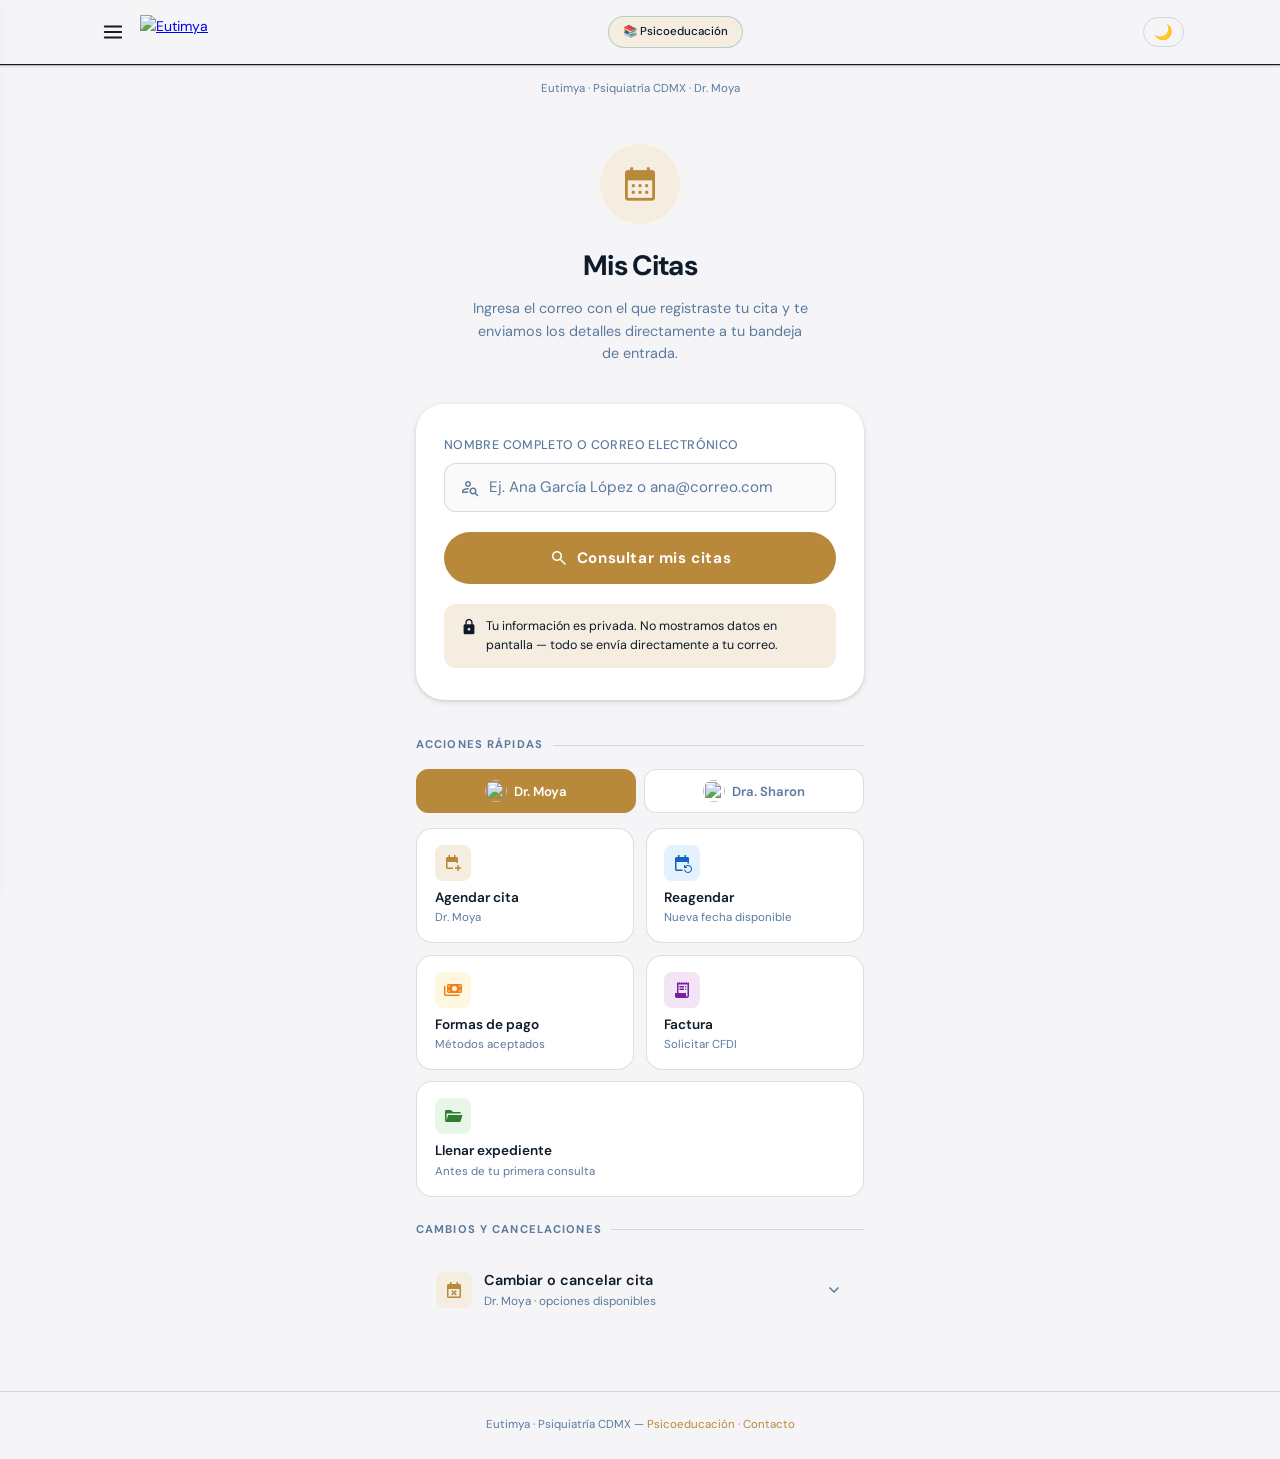
==== commit 71d30514: "Rebrand total a Eutimya iOS liquid glass (gold/ink) en los 7 archivos - Paleta teal/ámbar -> gold/in" ====
--- a/citas.html
+++ b/citas.html
@@ -15,10 +15,12 @@
   <link rel="icon" type="image/png" href="https://psiquiatra-cdmx.eutimya.org/favicon.png">
   <link rel="apple-touch-icon" href="https://psiquiatra-cdmx.eutimya.org/favicon.png">
 
-  <link href="https://fonts.googleapis.com/css2?family=Roboto:wght@300;400;500;700&family=Roboto+Flex:opsz,wght@8..144,300;8..144,500;8..144,700&display=swap" rel="stylesheet">
+  <link href="https://fonts.googleapis.com/css2?family=DM Sans:wght@300;400;500;700&family=DM Sans+Flex:opsz,wght@8..144,300;8..144,500;8..144,700&display=swap" rel="stylesheet">
   <link href="https://fonts.googleapis.com/css2?family=Material+Symbols+Outlined:opsz,wght,FILL,GRAD@20..48,100..700,0..1,-50..200" rel="stylesheet">
 
-  <style>
+  <link href="https://fonts.googleapis.com/css2?family=Playfair+Display:ital,wght@0,400;0,600;0,700;1,400&family=DM+Sans:ital,opsz,wght@0,9..40,300;0,9..40,400;0,9..40,500;0,9..40,600;0,9..40,700;1,9..40,400&display=swap" rel="stylesheet"/>
+<link rel="stylesheet" href="eutimya-glass.css"/>
+<style>
     *, *::before, *::after { box-sizing: border-box; margin: 0; padding: 0; }
 
     :root {
@@ -59,7 +61,7 @@
 
     html { scroll-behavior: smooth; }
     body {
-      font-family: 'Roboto', sans-serif;
+      font-family: 'DM Sans', sans-serif;
       background: var(--md-background);
       color: var(--md-on-background);
       font-size: 14px;
@@ -117,7 +119,7 @@
       display: flex;
       align-items: center;
       gap: 4px;
-      font-family: 'Roboto', sans-serif;
+      font-family: 'DM Sans', sans-serif;
     }
     .dark-toggle:hover { border-color: var(--md-primary); color: var(--md-primary); }
     .menu-btn{background:none;border:none;cursor:pointer;padding:6px;border-radius:var(--r-md);display:flex;align-items:center;gap:6px;color:var(--md-on-surface);font-family:inherit;font-size:13px;font-weight:500;transition:background .2s}
@@ -178,7 +180,7 @@
       font-variation-settings: 'FILL' 1;
     }
     .hero h1 {
-      font-family: 'Roboto Flex', sans-serif;
+      font-family: 'DM Sans', sans-serif;
       font-size: 1.75rem;
       font-weight: 700;
       color: var(--md-on-background);
@@ -243,7 +245,7 @@
     }
     .field-inner input {
       flex: 1;
-      font-family: 'Roboto', sans-serif;
+      font-family: 'DM Sans', sans-serif;
       font-size: .95rem;
       color: var(--md-on-background);
       background: none;
@@ -257,7 +259,7 @@
     /* ── SUBMIT BUTTON ── */
     .btn-primary {
       width: 100%;
-      font-family: 'Roboto', sans-serif;
+      font-family: 'DM Sans', sans-serif;
       font-size: .95rem;
       font-weight: 700;
       letter-spacing: .04em;
@@ -376,7 +378,7 @@
     .status-card.not-found p { color: var(--md-on-tertiary-container); }
 
     .btn-retry {
-      font-family: 'Roboto', sans-serif;
+      font-family: 'DM Sans', sans-serif;
       font-size: .85rem;
       font-weight: 600;
       padding: .65rem 1.5rem;
@@ -597,7 +599,7 @@
       border-radius: var(--r-md);
       border: 1.5px solid var(--md-outline-variant);
       background: var(--md-surface-lowest);
-      font-family: 'Roboto', sans-serif;
+      font-family: 'DM Sans', sans-serif;
       font-size: .82rem;
       font-weight: 600;
       color: var(--md-on-surface-variant);
@@ -653,7 +655,36 @@
     }
     .wa-btn:hover { filter: brightness(.9); }
 
-  </style>
+  
+/* ===== Eutimya iOS Liquid Glass adapter ===== */
+
+:root{
+  --md-primary:#b8893a;--md-on-primary:#fff;
+  --md-primary-container:#F4EDE0;--md-on-primary-container:#0d1b2a;
+  --md-secondary:#2a4a6b;--md-on-secondary:#fff;
+  --md-secondary-container:#e7edf3;--md-on-secondary-container:#0d1b2a;
+  --md-tertiary:#b8893a;--md-on-tertiary:#fff;
+  --md-tertiary-container:#F4EDE0;--md-on-tertiary-container:#0d1b2a;
+  --md-background:#F5F5F7;--md-on-background:#0d1b2a;
+  --md-surface:#F5F5F7;--md-on-surface:#0d1b2a;
+  --md-surface-variant:#ECECEF;--md-on-surface-variant:#5a7a9e;
+  --md-surface-lowest:#fff;--md-surface-low:#FAFAFB;
+  --md-surface-container:#F0F0F3;--md-surface-high:#EAEAEE;--md-surface-highest:#E4E4E9;
+  --md-outline:#5a7a9e;--md-outline-variant:rgba(13,27,42,.14);--forest:#0d1b2a;
+}
+[data-theme="dark"]{
+  --md-background:#0F1729;--md-on-background:#E8EDF4;--md-surface:#0F1729;--md-on-surface:#E8EDF4;
+  --md-surface-lowest:#0B1220;--md-surface-low:#16203A;--md-surface-container:#1A2540;
+  --md-surface-high:#243050;--md-surface-highest:#2A375A;--md-surface-variant:#243050;
+  --md-on-surface-variant:#A8B5C8;--md-outline:#6B7A90;--md-outline-variant:rgba(255,255,255,.12);
+  --md-primary:#d9b36a;--md-primary-container:rgba(184,137,58,.20);--md-on-primary-container:#F4EDE0;
+}
+
+.top-bar,.sb-header{background:var(--ilg-glass-strong)!important;backdrop-filter:var(--ilg-blur-heavy);-webkit-backdrop-filter:var(--ilg-blur-heavy);border-color:var(--ilg-glass-border)!important;}
+.info-card,.status-card,.doctor-panel{background:var(--ilg-glass)!important;backdrop-filter:var(--ilg-blur);-webkit-backdrop-filter:var(--ilg-blur);border:var(--ilg-glass-border)!important;box-shadow:var(--ilg-shadow-2),var(--ilg-specular)!important;}
+.wa-btn,.info-wa-btn,.link-btn,.menu-btn{transition:transform var(--ilg-dur-spring) var(--ilg-ease-spring),background .2s!important;}
+.wa-btn:active,.info-wa-btn:active,.link-btn:active,.menu-btn:active{transform:scale(1.045);}
+</style>
 </head>
 <body>
 
--- a/eutimya-glass.css
+++ b/eutimya-glass.css
@@ -0,0 +1,191 @@
+/*!
+ * Eutimya · iOS Liquid Glass — drop-in design layer
+ * Brand tokens are cita.html's source-of-truth palette (gold/ink), mapped onto
+ * the ios-liquid-glass skill's material + interaction system (frosted surfaces,
+ * concentric radii, two-family spring motion, expanding pill).
+ * Prefix: --ilg-* tokens, .ilg-* / .eu-* classes. Link this, then per page append
+ * the legacy-token adapter (see PATRÓN below) so old --md-*/--teal vars resolve gold.
+ */
+
+/* ============================== TOKENS (Eutimya brand) ============================== */
+:root{
+  /* brand */
+  --ilg-accent:#b8893a; --ilg-accent-d:#96702f; --ilg-accent-soft:#F4EDE0;
+  --ilg-accent-dim:rgba(184,137,58,.12); --ilg-accent-border:rgba(184,137,58,.28);
+  --ilg-font:'DM Sans','Helvetica Neue',-apple-system,BlinkMacSystemFont,sans-serif;
+  --ilg-font-display:'Playfair Display',Georgia,serif;
+
+  /* surface + ink (cita.html) */
+  --ilg-canvas:#F5F5F7;
+  --ilg-ink:#0d1b2a; --ilg-ink-mid:#2a4a6b; --ilg-ink-soft:#5a7a9e;
+  --ilg-rule:rgba(13,27,42,.10);
+  --ilg-pri:#0d1b2a; --ilg-pri-lt:#F4EDE0;   /* CTA = Eutimya ink, not generic black */
+  --ilg-ok:#15803D; --ilg-ok-soft:#DCFCE7; --ilg-warn:#92400e; --ilg-danger:#dc2626;
+
+  /* glass */
+  --ilg-glass:rgba(255,255,255,.72);
+  --ilg-glass-hover:rgba(255,255,255,.82);
+  --ilg-glass-selected:rgba(244,237,224,.82);
+  --ilg-glass-strong:rgba(255,255,255,.86);
+  --ilg-glass-border:1px solid rgba(13,27,42,.09);
+  --ilg-glass-border-strong:1px solid rgba(255,255,255,.92);
+  --ilg-blur:saturate(200%) blur(22px);
+  --ilg-blur-heavy:saturate(200%) blur(28px);
+  --ilg-specular:inset 0 1px 0 rgba(255,255,255,.65);
+
+  /* radius — concentric scale */
+  --ilg-r-pill:980px; --ilg-r-lg:20px; --ilg-r-md:14px; --ilg-r-sm:10px;
+
+  /* elevation */
+  --ilg-shadow-1:0 4px 24px rgba(13,27,42,.08);
+  --ilg-shadow-2:0 8px 24px rgba(13,27,42,.10);
+  --ilg-shadow-3:0 20px 60px rgba(13,27,42,.14);
+  --ilg-shadow-selected:0 14px 34px rgba(13,27,42,.13),0 3px 10px rgba(13,27,42,.07);
+  --ilg-shadow-accent:0 8px 32px rgba(184,137,58,.40);
+
+  /* motion — two families kept separate */
+  --ilg-ease-fluid:cubic-bezier(.25,.1,.3,1);
+  --ilg-ease-spring:cubic-bezier(.34,1.56,.64,1);
+  --ilg-ease-standard:cubic-bezier(0,0,.2,1);
+  --ilg-dur-fast:160ms; --ilg-dur-morph:500ms; --ilg-dur-spring:340ms; --ilg-dur-sheet:400ms;
+}
+
+[data-theme="dark"],.night,.dark{
+  --ilg-canvas:#0F1729;
+  --ilg-ink:#E8EDF4; --ilg-ink-mid:#b9c4d2; --ilg-ink-soft:#7e8fa3;
+  --ilg-rule:rgba(255,255,255,.10);
+  --ilg-glass:rgba(28,32,42,.55);
+  --ilg-glass-hover:rgba(38,43,54,.68);
+  --ilg-glass-selected:rgba(184,137,58,.22);
+  --ilg-glass-strong:rgba(20,23,32,.80);
+  --ilg-glass-border:1px solid rgba(255,255,255,.08);
+  --ilg-glass-border-strong:1px solid rgba(255,255,255,.14);
+  --ilg-specular:inset 0 1px 0 rgba(255,255,255,.10);
+  --ilg-pri:#E8EDF4; --ilg-pri-lt:rgba(184,137,58,.16);
+  --ilg-shadow-1:0 2px 10px rgba(0,0,0,.35);
+  --ilg-shadow-2:0 10px 28px rgba(0,0,0,.45);
+  --ilg-shadow-3:0 24px 56px rgba(0,0,0,.55);
+  --ilg-shadow-selected:0 14px 34px rgba(0,0,0,.45),0 3px 10px rgba(0,0,0,.3);
+}
+
+/* ==================== ACCESSIBILITY FALLBACKS ==================== */
+@media (prefers-reduced-transparency: reduce){
+  :root{ --ilg-glass:#fff; --ilg-glass-strong:#fff; --ilg-glass-selected:#F4EDE0; --ilg-blur:none; --ilg-blur-heavy:none; }
+  [data-theme="dark"],.night,.dark{ --ilg-glass:#1E2C45; --ilg-glass-strong:#141b2c; }
+}
+@media (prefers-contrast: more){
+  :root{ --ilg-glass-border:1.5px solid rgba(13,27,42,.35); }
+  [data-theme="dark"],.night,.dark{ --ilg-glass-border:1.5px solid rgba(255,255,255,.35); }
+}
+@media (prefers-reduced-motion: reduce){
+  *,*::before,*::after{ animation-duration:.01ms !important; animation-iteration-count:1 !important;
+    transition-duration:.01ms !important; scroll-behavior:auto !important; }
+}
+
+/* ============================== BASE ============================== */
+.ilg-glass-surface,.eu-glass{ background:var(--ilg-glass); backdrop-filter:var(--ilg-blur); -webkit-backdrop-filter:var(--ilg-blur);
+  border:var(--ilg-glass-border); box-shadow:var(--ilg-shadow-2), var(--ilg-specular); border-radius:var(--ilg-r-md); }
+
+/* generic spring tap-feedback — add to any clickable element */
+.ilg-tap,.eu-tap{ transition:transform var(--ilg-dur-spring) var(--ilg-ease-spring), background .2s, box-shadow .2s; cursor:pointer; }
+.ilg-tap:active,.eu-tap:active{ transform:scale(1.045); }
+@media (hover:hover) and (prefers-reduced-motion:no-preference){ .ilg-tap:hover,.eu-tap:hover{ transform:scale(1.015); } }
+
+/* ============================== BUTTON ============================== */
+.ilg-btn{ width:100%; min-height:54px; padding:16px; display:flex; align-items:center; justify-content:center; gap:8px;
+  background:var(--ilg-pri); color:#fff; font:800 16.5px var(--ilg-font); border:none; border-radius:var(--ilg-r-pill);
+  cursor:pointer; box-shadow:inset 0 1px 0 rgba(255,255,255,.12), 0 8px 24px rgba(0,0,0,.14);
+  transition:transform var(--ilg-dur-spring) var(--ilg-ease-spring), background .2s, box-shadow .2s; }
+.ilg-btn:active{ transform:scale(1.045); }
+.ilg-btn:disabled{ background:var(--ilg-rule); color:var(--ilg-ink-soft); cursor:not-allowed; transform:none; box-shadow:none; }
+.ilg-btn-accent{ background:var(--ilg-accent); box-shadow:var(--ilg-shadow-accent); }
+@media (hover:hover) and (prefers-reduced-motion:no-preference){ .ilg-btn:not(:disabled):hover{ transform:scale(1.02); } }
+
+/* ============================== EXPANDING PILL SELECTOR ============================== */
+.ilg-pill-group{ display:flex; flex-direction:column; gap:9px; }
+.ilg-pill{ position:relative; display:flex; align-items:center; gap:12px; background:var(--ilg-glass);
+  backdrop-filter:var(--ilg-blur); -webkit-backdrop-filter:var(--ilg-blur);
+  border:var(--ilg-glass-border); box-shadow:var(--ilg-specular); border-radius:var(--ilg-r-pill); padding:9px 18px 9px 9px;
+  cursor:pointer; font-family:var(--ilg-font);
+  transition:transform var(--ilg-dur-spring) var(--ilg-ease-spring),
+             border-radius var(--ilg-dur-morph) var(--ilg-ease-fluid),
+             padding var(--ilg-dur-morph) var(--ilg-ease-fluid), background .35s, border-color .35s; }
+.ilg-pill-input{ position:absolute; opacity:0; width:1px; height:1px; }
+.ilg-pill:active{ transform:scale(1.02); }
+.ilg-pill:has(.ilg-pill-input:focus-visible){ outline:2px solid var(--ilg-pri); outline-offset:2px; }
+.ilg-pill:has(.ilg-pill-input:checked){ border-radius:var(--ilg-r-lg); padding:15px; border-color:transparent;
+  background:var(--ilg-glass-selected); box-shadow:var(--ilg-shadow-selected), var(--ilg-specular);
+  animation:ilgPop .45s var(--ilg-ease-spring); }
+@keyframes ilgPop{ 0%{ transform:scale(1); } 40%{ transform:scale(1.02); } 100%{ transform:scale(1); } }
+.ilg-pill-icon{ position:relative; width:36px; height:36px; border-radius:50%; background:rgba(13,27,42,.06);
+  display:flex; align-items:center; justify-content:center; flex-shrink:0; color:var(--ilg-ink); transition:background .35s; }
+.ilg-pill:has(.ilg-pill-input:checked) .ilg-pill-icon{ background:var(--ilg-accent); color:#fff; }
+.ilg-pill-icon svg{ position:absolute; transition:opacity .4s cubic-bezier(.4,0,.6,1), transform var(--ilg-dur-morph) var(--ilg-ease-fluid); }
+.ilg-pill-icon .ic-b{ opacity:0; transform:scale(.4) rotate(-45deg); }
+.ilg-pill:has(.ilg-pill-input:checked) .ic-a{ opacity:0; transform:rotate(90deg) scale(.4); }
+.ilg-pill:has(.ilg-pill-input:checked) .ic-b{ opacity:1; transform:none; }
+.ilg-pill-body{ flex:1; min-width:0; display:grid; grid-template-rows:auto 0fr; transition:grid-template-rows var(--ilg-dur-morph) var(--ilg-ease-fluid); }
+.ilg-pill:has(.ilg-pill-input:checked) .ilg-pill-body{ grid-template-rows:auto 1fr; }
+.ilg-pill-title{ font-size:15.5px; font-weight:800; overflow-wrap:break-word; }
+.ilg-pill-detail{ overflow:hidden; min-height:0; font-size:12px; color:var(--ilg-ink-soft); margin-top:0; opacity:0;
+  transform:translateY(-4px); transition:opacity .4s cubic-bezier(.4,0,.6,1), transform var(--ilg-dur-morph) var(--ilg-ease-fluid), margin-top var(--ilg-dur-morph) var(--ilg-ease-fluid); }
+.ilg-pill:has(.ilg-pill-input:checked) .ilg-pill-detail{ opacity:1; transform:none; margin-top:2px; }
+.ilg-pill-meta{ font-size:18px; font-weight:800; color:var(--ilg-pri); text-align:right; white-space:nowrap; flex-shrink:0; }
+.ilg-pill[aria-expanded="true"]{ border-radius:var(--ilg-r-lg); padding:15px; border-color:transparent;
+  background:var(--ilg-glass-selected); box-shadow:var(--ilg-shadow-selected), var(--ilg-specular); animation:ilgPop .45s var(--ilg-ease-spring); }
+.ilg-pill[aria-expanded="true"] .ilg-pill-icon{ background:var(--ilg-accent); color:#fff; }
+.ilg-pill[aria-expanded="true"] .ic-a{ opacity:0; transform:rotate(90deg) scale(.4); }
+.ilg-pill[aria-expanded="true"] .ic-b{ opacity:1; transform:none; }
+.ilg-pill[aria-expanded="true"] .ilg-pill-body{ grid-template-rows:auto 1fr; }
+.ilg-pill[aria-expanded="true"] .ilg-pill-detail{ opacity:1; transform:none; margin-top:2px; }
+
+/* ============================== SEGMENTED CONTROL ============================== */
+.ilg-seg{ display:flex; gap:8px; }
+.ilg-seg-opt{ position:relative; flex:1; min-height:50px; display:flex; align-items:center; justify-content:center; gap:8px;
+  padding:11px 8px; border-radius:var(--ilg-r-pill); background:var(--ilg-glass); border:var(--ilg-glass-border);
+  box-shadow:var(--ilg-specular); cursor:pointer; font:700 14px var(--ilg-font); color:var(--ilg-ink);
+  transition:transform var(--ilg-dur-spring) var(--ilg-ease-spring), border-color .2s, background .2s; }
+.ilg-seg-opt input{ position:absolute; opacity:0; width:1px; height:1px; }
+.ilg-seg-opt:active{ transform:scale(1.06); }
+.ilg-seg-opt:has(input:checked){ border-color:transparent; background:var(--ilg-glass-selected); box-shadow:var(--ilg-shadow-selected), var(--ilg-specular); }
+.ilg-seg-opt:has(input:focus-visible){ outline:2px solid var(--ilg-pri); outline-offset:2px; }
+
+/* ============================== FLOATING NAVBAR ============================== */
+.ilg-nav{ position:fixed; top:14px; left:50%; transform:translateX(-50%); width:calc(100% - 28px); max-width:1180px; z-index:300;
+  display:flex; align-items:center; justify-content:space-between; gap:1.5rem; padding:.75rem 1.25rem;
+  background:var(--ilg-glass-strong); backdrop-filter:var(--ilg-blur-heavy); -webkit-backdrop-filter:var(--ilg-blur-heavy);
+  border:var(--ilg-glass-border-strong); border-radius:var(--ilg-r-pill); box-shadow:var(--ilg-shadow-2), var(--ilg-specular); }
+.ilg-nav-cta{ background:var(--ilg-accent); color:#fff; padding:.55rem 1.4rem; border-radius:var(--ilg-r-pill); font-size:.78rem;
+  font-weight:700; box-shadow:var(--ilg-shadow-accent); text-decoration:none; display:inline-block;
+  transition:transform var(--ilg-dur-spring) var(--ilg-ease-spring), filter .2s; }
+.ilg-nav-cta:active{ transform:scale(1.06); }
+
+/* ============================== BOTTOM SHEET ============================== */
+.ilg-scrim{ position:fixed; inset:0; z-index:999; display:flex; align-items:flex-end; justify-content:center;
+  background:rgba(13,27,42,.4); backdrop-filter:blur(10px) saturate(160%); -webkit-backdrop-filter:blur(10px) saturate(160%); }
+.ilg-sheet{ width:100%; max-width:500px; background:var(--ilg-canvas); border-radius:var(--ilg-r-lg) var(--ilg-r-lg) 0 0;
+  padding:10px 20px 40px; box-shadow:0 -10px 40px rgba(13,27,42,.15); animation:ilgSheetUp var(--ilg-dur-sheet) var(--ilg-ease-fluid) both; }
+@keyframes ilgSheetUp{ from{ transform:translateY(100%); } to{ transform:translateY(0); } }
+.ilg-sheet-grabber{ width:36px; height:5px; border-radius:3px; background:var(--ilg-rule); margin:0 auto 14px; }
+
+/* ============================== TIME / CALENDAR ============================== */
+.ilg-timeslot{ padding:13px 4px; min-height:44px; text-align:center; border-radius:var(--ilg-r-pill); background:var(--ilg-glass);
+  border:var(--ilg-glass-border); box-shadow:var(--ilg-specular); font:700 14px var(--ilg-font); cursor:pointer; color:var(--ilg-ink);
+  transition:transform var(--ilg-dur-spring) var(--ilg-ease-spring), border-color .18s, background .18s; }
+.ilg-timeslot:active{ transform:scale(1.1); }
+.ilg-timeslot[aria-pressed="true"]{ border-color:transparent; background:var(--ilg-glass-selected); color:var(--ilg-pri); box-shadow:var(--ilg-shadow-selected), var(--ilg-specular); }
+
+/* ============================== TOAST ============================== */
+.ilg-toast{ position:fixed; left:50%; bottom:24px; transform:translateX(-50%) translateY(16px); background:var(--ilg-ink); color:#fff;
+  padding:13px 22px; border-radius:var(--ilg-r-lg); font:600 14px var(--ilg-font); opacity:0; pointer-events:none; z-index:9999;
+  transition:all .3s var(--ilg-ease-standard); max-width:88vw; text-align:center; }
+.ilg-toast.is-visible{ opacity:1; transform:translateX(-50%) translateY(0); }
+
+/*
+ * PATRÓN de adaptador por página (inyectar al final del <style> propio, después
+ * del :root del archivo, para ganar por cascada). Ejemplo Material Design 3:
+ *   :root{ --md-primary:var(--ilg-accent); --md-on-primary:#fff;
+ *          --md-primary-container:var(--ilg-accent-soft); --md-on-primary-container:var(--ilg-ink);
+ *          --md-tertiary:var(--ilg-accent); --md-background:var(--ilg-canvas); --md-surface:var(--ilg-canvas);
+ *          --md-on-background:var(--ilg-ink); --md-on-surface:var(--ilg-ink); ... }
+ */
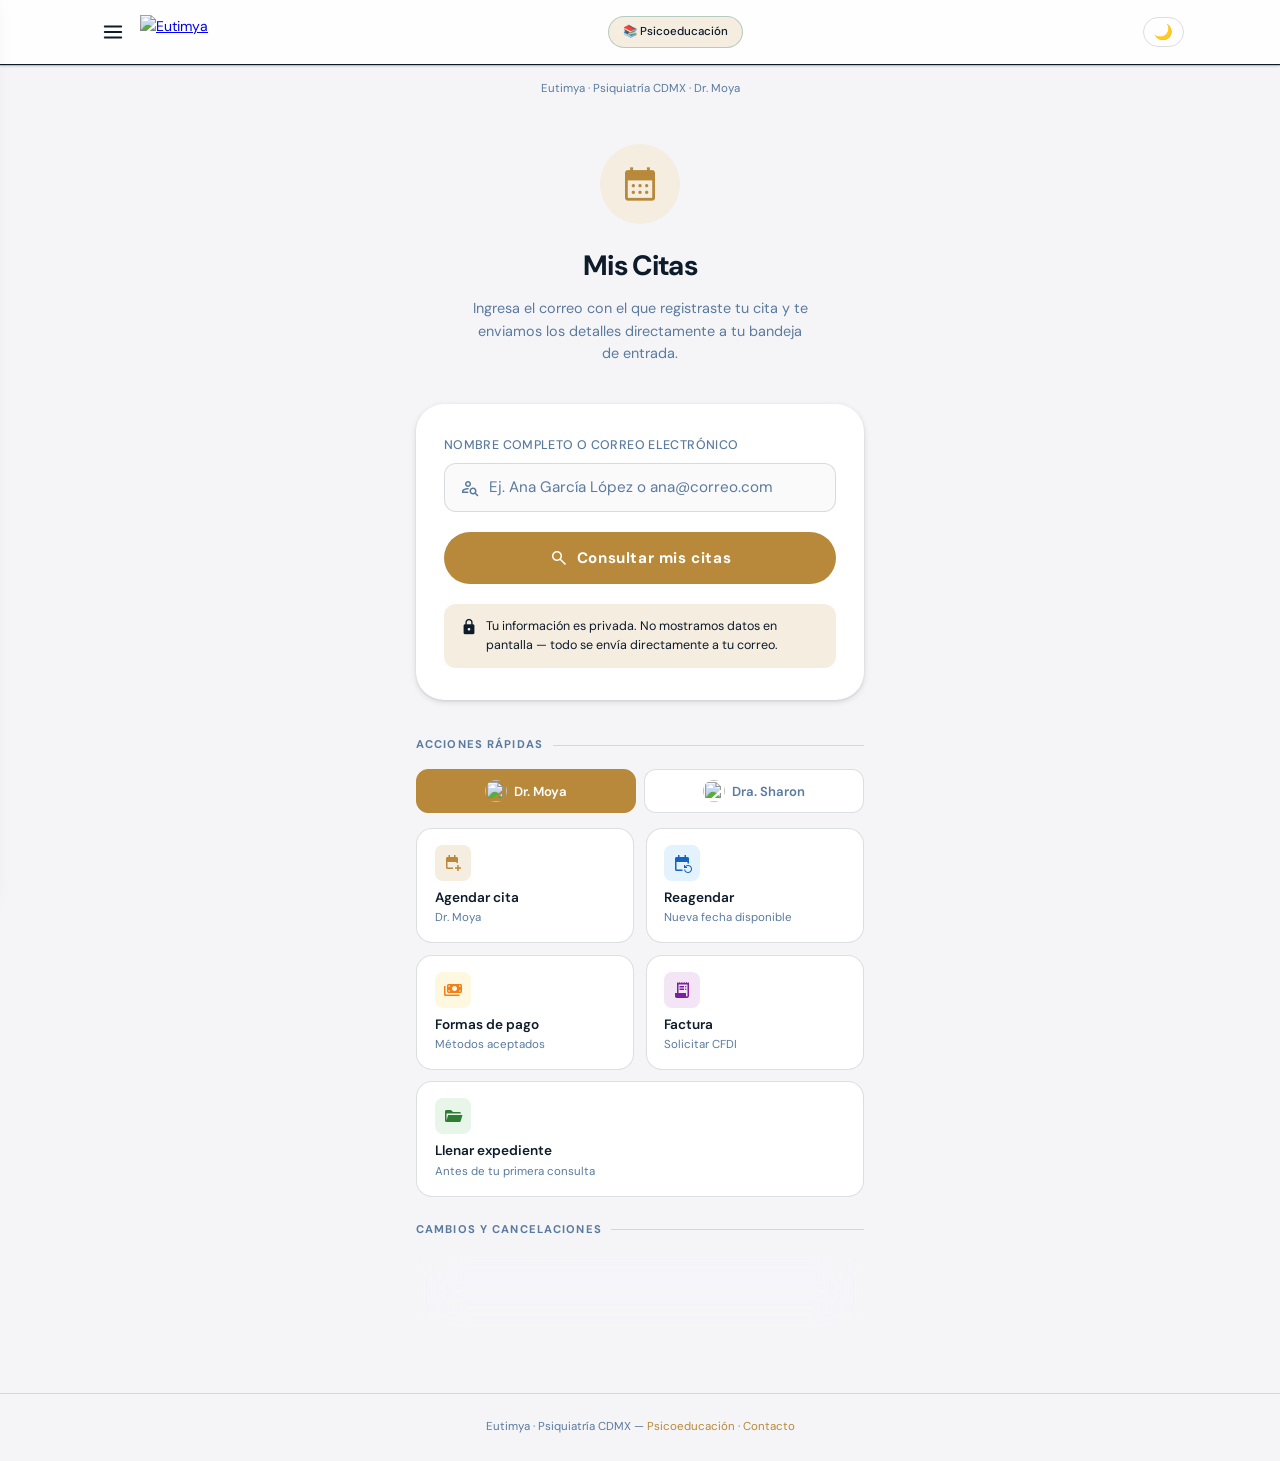
==== commit 3fb35475: "Fix crítico: tokens --ilg-* muertos + sheets opacos estilo iOS - eutimya-glass.css: el texto "--md-*" ====
--- a/citas.html
+++ b/citas.html
@@ -19,7 +19,9 @@
   <link href="https://fonts.googleapis.com/css2?family=Material+Symbols+Outlined:opsz,wght,FILL,GRAD@20..48,100..700,0..1,-50..200" rel="stylesheet">
 
   <link href="https://fonts.googleapis.com/css2?family=Playfair+Display:ital,wght@0,400;0,600;0,700;1,400&family=DM+Sans:ital,opsz,wght@0,9..40,300;0,9..40,400;0,9..40,500;0,9..40,600;0,9..40,700;1,9..40,400&display=swap" rel="stylesheet"/>
-<link rel="stylesheet" href="eutimya-glass.css"/>
+<link rel="stylesheet" href="eutimya-glass.css?v=6"/>
+<link rel="stylesheet" href="glasskit.css?v=6"/>
+<link rel="stylesheet" href="glasskit-eutimya.css?v=6"/>
 <style>
     *, *::before, *::after { box-sizing: border-box; margin: 0; padding: 0; }
 
--- a/eutimya-glass.css
+++ b/eutimya-glass.css
@@ -4,7 +4,7 @@
  * the ios-liquid-glass skill's material + interaction system (frosted surfaces,
  * concentric radii, two-family spring motion, expanding pill).
  * Prefix: --ilg-* tokens, .ilg-* / .eu-* classes. Link this, then per page append
- * the legacy-token adapter (see PATRÓN below) so old --md-*/--teal vars resolve gold.
+ * the legacy-token adapter (see PATRÓN below) so old --md- and --teal vars resolve gold.
  */
 
 /* ============================== TOKENS (Eutimya brand) ============================== */
--- a/glasskit.css
+++ b/glasskit.css
@@ -0,0 +1,1718 @@
+/* ============================================================
+   GLASSKIT COMPONENT LIBRARY
+   Jungherz GmbH – v1.6.4
+
+   Features:
+   - Scoped Reset (box-sizing fix)
+   - Dark Mode (default)
+   - Light Mode via [data-theme="light"]
+   - 24 components (incl. floating Tab-Bar variant + Accessory)
+   ============================================================ */
+
+
+/* ============================================================
+   0. SCOPED RESET
+   ============================================================ */
+[class*="glass-"],
+[class*="glass-"]::before,
+[class*="glass-"]::after,
+[class*="gl-"] {
+  box-sizing: border-box;
+}
+
+
+/* ============================================================
+   1. DESIGN TOKENS – DARK MODE (Standard)
+   ============================================================ */
+:root,
+[data-theme="dark"] {
+  /* ---- Colors ---- */
+  --gl-color-primary:        #f5a623;
+  --gl-color-primary-dark:   #d4692a;
+  --gl-color-primary-mid:    #e07a24;
+  --gl-color-bg-dark:        #0e2530;
+  --gl-color-bg-mid:         #1a3d4e;
+  --gl-color-bg-light:       #1b3e50;
+  --gl-color-text:           #ffffff;
+  --gl-color-text-muted:     rgba(255, 255, 255, 0.60);
+  --gl-color-text-on-light:  #1a3a4a;
+  --gl-color-text-heading:   #ffffff;
+  --gl-color-success:        #34c759;
+  --gl-color-error:          #ff3b30;
+  --gl-color-warning:        #ffcc00;
+
+  /* ---- Glass Surfaces ---- */
+  --gl-surface-1:            rgba(255, 255, 255, 0.08);
+  --gl-surface-2:            rgba(255, 255, 255, 0.10);
+  --gl-surface-3:            rgba(255, 255, 255, 0.14);
+  --gl-surface-4:            rgba(255, 255, 255, 0.16);
+  --gl-surface-5:            rgba(255, 255, 255, 0.22);
+  --gl-surface-milk:         rgba(255, 255, 255, 0.55);
+  --gl-surface-milk-strong:  rgba(255, 255, 255, 0.75);
+  --gl-surface-overlay:      rgba(0, 0, 0, 0.50);
+
+  /* Card Glow Gradient */
+  --gl-card-glow-top:        rgba(255, 255, 255, 0.32);
+  --gl-card-glow-mid:        rgba(255, 255, 255, 0.22);
+  --gl-card-glow-low:        rgba(255, 255, 255, 0.14);
+  --gl-card-glow-bottom:     rgba(255, 255, 255, 0.08);
+
+  /* Card Text & Icons */
+  --gl-card-icon-color:      rgba(255, 255, 255, 0.8);
+  --gl-card-text-color:      rgba(255, 255, 255, 0.7);
+
+  /* ---- Borders ---- */
+  --gl-border-subtle:        rgba(255, 255, 255, 0.18);
+  --gl-border-medium:        rgba(255, 255, 255, 0.30);
+  --gl-border-strong:        rgba(255, 255, 255, 0.40);
+  --gl-border-milk:          rgba(255, 255, 255, 0.60);
+  --gl-border-warm:          rgba(255, 200, 100, 0.35);
+  --gl-border-focus:         rgba(245, 166, 35, 0.60);
+
+  /* ---- Icon Colors ---- */
+  --gl-icon-default:         rgba(255, 255, 255, 0.6);
+  --gl-icon-muted:           rgba(255, 255, 255, 0.45);
+  --gl-icon-strong:          rgba(255, 255, 255, 0.8);
+  --gl-icon-on-primary:      #ffffff;
+  --gl-icon-on-secondary:    #1a3a4a;
+  --gl-icon-on-tertiary:     rgba(255, 255, 255, 0.6);
+
+  /* ---- Blur ---- */
+  --gl-blur:                 24px;
+  --gl-blur-light:           16px;
+  --gl-blur-soft:            12px;
+  --gl-blur-heavy:           40px;
+
+  /* ---- Radii ---- */
+  --gl-radius-pill:          50%;
+  --gl-radius-full:          9999px;
+  --gl-radius-card:          24px;
+  --gl-radius-btn:           16px;
+  --gl-radius-input:         14px;
+  --gl-radius-sm:            12px;
+  --gl-radius-xs:            8px;
+
+  /* ---- Shadows ---- */
+  --gl-shadow-card:          0 8px 32px rgba(0, 0, 0, 0.18);
+  --gl-shadow-btn:           0 4px 16px rgba(0, 0, 0, 0.12);
+  --gl-shadow-btn-primary:   0 6px 24px rgba(230, 130, 40, 0.35),
+                             0 2px 8px rgba(0, 0, 0, 0.15);
+  --gl-shadow-glow:          0 2px 12px rgba(255, 255, 255, 0.08),
+                             0 4px 16px rgba(0, 0, 0, 0.15);
+  --gl-shadow-modal:         0 24px 80px rgba(0, 0, 0, 0.4),
+                             0 8px 32px rgba(0, 0, 0, 0.2);
+  --gl-shadow-toast:         0 8px 32px rgba(0, 0, 0, 0.25);
+  --gl-shadow-focus:         0 0 0 3px rgba(245, 166, 35, 0.3);
+
+  /* ---- Inset Highlights ---- */
+  --gl-inset-subtle:         inset 0 1px 1px rgba(255, 255, 255, 0.10);
+  --gl-inset-medium:         inset 0 1px 1px rgba(255, 255, 255, 0.15);
+  --gl-inset-strong:         inset 0 1px 2px rgba(255, 255, 255, 0.25);
+  --gl-inset-milk:           inset 0 1px 2px rgba(255, 255, 255, 0.40);
+
+  /* ---- Background Effects ---- */
+  --gl-bg-aurora-1:          rgba(60, 160, 160, 0.25);
+  --gl-bg-aurora-2:          rgba(200, 140, 60, 0.12);
+  --gl-bg-aurora-3:          rgba(80, 180, 200, 0.18);
+  --gl-bg-light-streak-1:    rgba(90, 210, 200, 0.14);
+  --gl-bg-light-streak-2:    rgba(110, 200, 190, 0.10);
+  --gl-bg-warm-glow:         rgba(220, 160, 70, 0.10);
+
+  /* ---- Spacing ---- */
+  --gl-space-2xs:            4px;
+  --gl-space-xs:             8px;
+  --gl-space-sm:             12px;
+  --gl-space-md:             16px;
+  --gl-space-lg:             20px;
+  --gl-space-xl:             24px;
+  --gl-space-2xl:            32px;
+  --gl-space-3xl:            40px;
+  --gl-space-4xl:            56px;
+
+  /* ---- Typography ---- */
+  --gl-font-family:          -apple-system, BlinkMacSystemFont, 'SF Pro Display',
+                             'Segoe UI', Roboto, Helvetica, Arial, sans-serif;
+  --gl-font-size-xs:         13px;
+  --gl-font-size-sm:         14px;
+  --gl-font-size-base:       15px;
+  --gl-font-size-btn:        16px;
+  --gl-font-size-lg:         18px;
+  --gl-font-size-title:      24px;
+  --gl-font-size-modal:      20px;
+  --gl-font-weight-normal:   400;
+  --gl-font-weight-medium:   500;
+  --gl-font-weight-semibold: 600;
+
+  /* ---- Transitions ---- */
+  --gl-transition:           all 0.25s ease;
+  --gl-transition-fast:      all 0.15s ease;
+  --gl-transition-modal:     all 0.3s cubic-bezier(0.4, 0, 0.2, 1);
+
+  /* ---- Tab-Bar ---- */
+  --gl-tab-bar-height:       82px;
+
+  /* ---- Tab-Bar Floating ---- */
+  --gl-tab-bar-floating-bottom:    16px;
+  --gl-tab-bar-floating-gap:       var(--gl-space-sm);
+  --gl-tab-bar-floating-padding:   6px 10px;
+  --gl-tab-bar-floating-radius:    var(--gl-radius-full);
+  --gl-tab-bar-accessory-size:     56px;
+  --gl-tab-bar-spotlight-color:    var(--gl-color-primary);
+
+  /* ---- Input Placeholder ---- */
+  --gl-placeholder:          rgba(255, 255, 255, 0.35);
+
+  /* ---- Accordion ---- */
+  --gl-accordion-body-color: var(--gl-color-text-muted);
+
+  /* ---- Toggle (inactive) ---- */
+  --gl-toggle-thumb-bg:      linear-gradient(to bottom,
+                               rgba(255,255,255,0.9) 0%,
+                               rgba(255,255,255,0.7) 100%);
+
+  /* ---- Range Track ---- */
+  --gl-range-track-bg:       var(--gl-surface-2);
+  --gl-range-track-border:   var(--gl-border-subtle);
+}
+
+
+/* ============================================================
+   1b. DESIGN TOKENS – LIGHT MODE
+   ============================================================ */
+[data-theme="light"] {
+  --gl-color-primary:        #e8852d;
+  --gl-color-primary-dark:   #c96a1e;
+  --gl-color-primary-mid:    #d97826;
+  --gl-color-bg-dark:        #e8ecf1;
+  --gl-color-bg-mid:         #f0f4f8;
+  --gl-color-bg-light:       #f5f7fa;
+  --gl-color-text:           #1a2a36;
+  --gl-color-text-muted:     rgba(26, 42, 54, 0.55);
+  --gl-color-text-on-light:  #1a3a4a;
+  --gl-color-text-heading:   #0f1f2a;
+  --gl-color-success:        #28a745;
+  --gl-color-error:          #dc3545;
+  --gl-color-warning:        #e6a800;
+
+  --gl-surface-1:            rgba(255, 255, 255, 0.50);
+  --gl-surface-2:            rgba(255, 255, 255, 0.60);
+  --gl-surface-3:            rgba(255, 255, 255, 0.70);
+  --gl-surface-4:            rgba(255, 255, 255, 0.75);
+  --gl-surface-5:            rgba(255, 255, 255, 0.85);
+  --gl-surface-milk:         rgba(255, 255, 255, 0.85);
+  --gl-surface-milk-strong:  rgba(255, 255, 255, 0.92);
+  --gl-surface-overlay:      rgba(0, 0, 0, 0.25);
+
+  --gl-card-glow-top:        rgba(255, 255, 255, 0.90);
+  --gl-card-glow-mid:        rgba(255, 255, 255, 0.78);
+  --gl-card-glow-low:        rgba(255, 255, 255, 0.65);
+  --gl-card-glow-bottom:     rgba(255, 255, 255, 0.50);
+
+  --gl-card-icon-color:      rgba(26, 42, 54, 0.5);
+  --gl-card-text-color:      rgba(26, 42, 54, 0.6);
+
+  --gl-border-subtle:        rgba(0, 0, 0, 0.08);
+  --gl-border-medium:        rgba(0, 0, 0, 0.12);
+  --gl-border-strong:        rgba(0, 0, 0, 0.15);
+  --gl-border-milk:          rgba(0, 0, 0, 0.10);
+  --gl-border-warm:          rgba(232, 133, 45, 0.30);
+  --gl-border-focus:         rgba(232, 133, 45, 0.50);
+
+  --gl-icon-default:         rgba(26, 42, 54, 0.50);
+  --gl-icon-muted:           rgba(26, 42, 54, 0.35);
+  --gl-icon-strong:          rgba(26, 42, 54, 0.70);
+  --gl-icon-on-primary:      #ffffff;
+  --gl-icon-on-secondary:    #1a3a4a;
+  --gl-icon-on-tertiary:     rgba(26, 42, 54, 0.50);
+
+  --gl-shadow-card:          0 4px 20px rgba(0, 0, 0, 0.06);
+  --gl-shadow-btn:           0 2px 10px rgba(0, 0, 0, 0.06);
+  --gl-shadow-btn-primary:   0 4px 16px rgba(232, 133, 45, 0.25),
+                             0 2px 6px rgba(0, 0, 0, 0.08);
+  --gl-shadow-glow:          0 2px 8px rgba(0, 0, 0, 0.05),
+                             0 4px 12px rgba(0, 0, 0, 0.04);
+  --gl-shadow-modal:         0 16px 48px rgba(0, 0, 0, 0.12),
+                             0 4px 16px rgba(0, 0, 0, 0.08);
+  --gl-shadow-toast:         0 4px 20px rgba(0, 0, 0, 0.10);
+  --gl-shadow-focus:         0 0 0 3px rgba(232, 133, 45, 0.25);
+
+  --gl-inset-subtle:         inset 0 1px 1px rgba(255, 255, 255, 0.60);
+  --gl-inset-medium:         inset 0 1px 1px rgba(255, 255, 255, 0.70);
+  --gl-inset-strong:         inset 0 1px 2px rgba(255, 255, 255, 0.80);
+  --gl-inset-milk:           inset 0 1px 2px rgba(255, 255, 255, 0.90);
+
+  --gl-bg-aurora-1:          rgba(100, 200, 220, 0.15);
+  --gl-bg-aurora-2:          rgba(240, 180, 100, 0.10);
+  --gl-bg-aurora-3:          rgba(120, 200, 230, 0.12);
+  --gl-bg-light-streak-1:    rgba(140, 230, 220, 0.10);
+  --gl-bg-light-streak-2:    rgba(160, 220, 210, 0.08);
+  --gl-bg-warm-glow:         rgba(240, 180, 100, 0.08);
+
+  --gl-placeholder:          rgba(26, 42, 54, 0.30);
+  --gl-accordion-body-color: var(--gl-color-text-muted);
+  --gl-toggle-thumb-bg:      linear-gradient(to bottom, #ffffff 0%, #f0f0f0 100%);
+  --gl-range-track-bg:       var(--gl-surface-2);
+  --gl-range-track-border:   var(--gl-border-subtle);
+}
+
+
+/* ============================================================
+   2. HINTERGRUND
+   ============================================================ */
+.glass-bg {
+  background:
+    radial-gradient(ellipse at 20% 40%, var(--gl-bg-aurora-1) 0%, transparent 55%),
+    radial-gradient(ellipse at 80% 65%, var(--gl-bg-aurora-2) 0%, transparent 50%),
+    radial-gradient(ellipse at 50% 20%, var(--gl-bg-aurora-3) 0%, transparent 50%),
+    linear-gradient(170deg,
+      var(--gl-color-bg-light) 0%,
+      var(--gl-color-bg-mid) 50%,
+      var(--gl-color-bg-dark) 100%
+    );
+  position: relative;
+  min-height: 100vh;
+  overflow-x: hidden;
+  font-family: var(--gl-font-family);
+  color: var(--gl-color-text);
+  -webkit-font-smoothing: antialiased;
+  transition: background 0.4s ease, color 0.3s ease;
+}
+
+.glass-bg::before {
+  content: '';
+  position: absolute;
+  top: 20%; left: -30%;
+  width: 160%; height: 55%;
+  background:
+    radial-gradient(ellipse at 35% 45%, var(--gl-bg-light-streak-1) 0%, transparent 50%),
+    radial-gradient(ellipse at 65% 55%, var(--gl-bg-light-streak-2) 0%, transparent 45%);
+  transform: rotate(-8deg);
+  pointer-events: none; z-index: 0;
+}
+
+.glass-bg::after {
+  content: '';
+  position: absolute;
+  top: 40%; right: -20%;
+  width: 70%; height: 50%;
+  background: radial-gradient(ellipse at center,
+    var(--gl-bg-warm-glow) 0%, transparent 65%
+  );
+  pointer-events: none; z-index: 0;
+}
+
+.glass-bg > * { position: relative; z-index: 1; }
+
+.glass-bg--has-tab-bar {
+  padding-bottom: var(--gl-tab-bar-height);
+}
+
+.glass-bg--has-tab-bar-floating {
+  padding-bottom: calc(var(--gl-tab-bar-accessory-size)
+                       + var(--gl-tab-bar-floating-bottom)
+                       + var(--gl-space-md));
+}
+
+
+/* ============================================================
+   3. NAVIGATION
+   ============================================================ */
+.glass-nav {
+  display: flex;
+  justify-content: space-between;
+  align-items: center;
+  padding: 0 var(--gl-space-xs);
+}
+
+.glass-pill {
+  width: 46px; height: 46px;
+  border-radius: var(--gl-radius-pill);
+  background: var(--gl-surface-3);
+  backdrop-filter: blur(var(--gl-blur));
+  -webkit-backdrop-filter: blur(var(--gl-blur));
+  border: 1.5px solid var(--gl-border-strong);
+  display: flex; align-items: center; justify-content: center;
+  cursor: pointer;
+  transition: var(--gl-transition);
+  color: var(--gl-color-text);
+  box-shadow: var(--gl-shadow-glow), var(--gl-inset-medium);
+  outline: none;
+  -webkit-tap-highlight-color: transparent;
+}
+
+.glass-pill:hover { background: var(--gl-surface-5); transform: scale(1.05); }
+.glass-pill:active { transform: scale(0.95); }
+
+.glass-pill svg {
+  width: 20px; height: 20px;
+  fill: none; stroke: var(--gl-color-text); stroke-width: 2.2;
+  stroke-linecap: round; stroke-linejoin: round;
+}
+
+
+/* ============================================================
+   4. SEITENTITEL
+   ============================================================ */
+.glass-title {
+  text-align: center;
+  color: var(--gl-color-text-heading);
+  font-size: var(--gl-font-size-title);
+  font-weight: var(--gl-font-weight-semibold);
+  line-height: 1.3;
+  text-shadow: 0 2px 12px rgba(0, 0, 0, 0.15);
+  letter-spacing: -0.3px;
+}
+
+
+/* ============================================================
+   5. GLASS CARD
+   ============================================================ */
+.glass-card {
+  background: var(--gl-surface-2);
+  backdrop-filter: blur(var(--gl-blur));
+  -webkit-backdrop-filter: blur(var(--gl-blur));
+  border: 1.5px solid var(--gl-border-medium);
+  border-radius: var(--gl-radius-card);
+  padding: var(--gl-space-3xl) var(--gl-space-xl) var(--gl-space-2xl);
+  box-shadow: var(--gl-shadow-card), var(--gl-inset-strong);
+}
+
+.glass-card--glow {
+  position: relative; overflow: hidden;
+  background: linear-gradient(to bottom,
+    var(--gl-card-glow-top) 0%,
+    var(--gl-card-glow-mid) 25%,
+    var(--gl-card-glow-low) 55%,
+    var(--gl-card-glow-bottom) 100%
+  );
+}
+
+.glass-card--glow::before {
+  content: '';
+  position: absolute; top: 0; left: 10%; right: 10%; height: 1px;
+  background: linear-gradient(90deg,
+    transparent 0%, rgba(255,255,255,0.5) 30%,
+    rgba(255,255,255,0.6) 50%, rgba(255,255,255,0.5) 70%, transparent 100%
+  );
+  z-index: 1;
+}
+
+.glass-card__icon {
+  display: flex; align-items: center; justify-content: center;
+  margin: 0 auto var(--gl-space-lg);
+}
+
+.glass-card__icon svg {
+  width: 64px; height: 64px;
+  stroke: var(--gl-card-icon-color); stroke-width: 1.2; fill: none;
+}
+
+.glass-card__text {
+  color: var(--gl-card-text-color);
+  font-size: var(--gl-font-size-base);
+  font-weight: var(--gl-font-weight-normal);
+  line-height: 1.55; text-align: center;
+}
+
+
+/* ============================================================
+   6. BUTTONS
+   ============================================================ */
+.glass-btn {
+  display: flex; align-items: center; justify-content: center;
+  gap: 10px; width: 100%; height: 56px;
+  border: none; border-radius: var(--gl-radius-btn);
+  font-family: var(--gl-font-family);
+  font-size: var(--gl-font-size-btn);
+  font-weight: var(--gl-font-weight-semibold);
+  cursor: pointer; transition: var(--gl-transition);
+  outline: none; -webkit-tap-highlight-color: transparent;
+}
+
+/* Anchors as buttons: shrink-to-fit like real <button> elements
+   (block-level flex would fill the line despite --auto) */
+a.glass-btn { display: inline-flex; text-decoration: none; }
+
+.glass-btn svg {
+  width: 20px; height: 20px; flex-shrink: 0;
+  fill: none; stroke: currentColor;
+  stroke-width: 2; stroke-linecap: round; stroke-linejoin: round;
+}
+
+/* Primary */
+.glass-btn--primary {
+  background: linear-gradient(135deg,
+    var(--gl-color-primary) 0%, var(--gl-color-primary-mid) 50%,
+    var(--gl-color-primary-dark) 100%
+  );
+  color: white;
+  border: 1px solid var(--gl-border-warm);
+  box-shadow: var(--gl-shadow-btn-primary), var(--gl-inset-strong);
+}
+.glass-btn--primary svg { fill: var(--gl-icon-on-primary); stroke: var(--gl-icon-on-primary); stroke-width: 0; }
+.glass-btn--primary:hover { transform: translateY(-1px); }
+.glass-btn--primary:active { transform: translateY(1px); }
+
+/* Secondary */
+.glass-btn--secondary {
+  background: linear-gradient(to bottom,
+    var(--gl-surface-milk-strong) 0%, var(--gl-surface-milk) 100%
+  );
+  backdrop-filter: blur(var(--gl-blur));
+  -webkit-backdrop-filter: blur(var(--gl-blur));
+  border: 1.5px solid var(--gl-border-milk);
+  color: var(--gl-color-text-on-light);
+  box-shadow: var(--gl-shadow-btn), var(--gl-inset-milk);
+}
+.glass-btn--secondary svg {
+  fill: none; stroke: var(--gl-icon-on-secondary);
+  stroke-width: 2; stroke-linecap: round; stroke-linejoin: round;
+}
+.glass-btn--secondary:hover { transform: translateY(-1px); }
+.glass-btn--secondary:active { transform: translateY(1px); }
+
+/* Tertiary */
+.glass-btn--tertiary {
+  background: var(--gl-surface-2);
+  backdrop-filter: blur(var(--gl-blur-light));
+  -webkit-backdrop-filter: blur(var(--gl-blur-light));
+  border: 1px solid var(--gl-border-subtle);
+  color: var(--gl-color-text-muted);
+  box-shadow: 0 4px 12px rgba(0,0,0,0.10), var(--gl-inset-subtle);
+}
+.glass-btn--tertiary svg {
+  fill: none; stroke: var(--gl-icon-on-tertiary);
+  stroke-width: 2; stroke-linecap: round; stroke-linejoin: round;
+}
+.glass-btn--tertiary:hover {
+  background: var(--gl-surface-4); color: var(--gl-color-text);
+  transform: translateY(-1px);
+}
+.glass-btn--tertiary:active { transform: translateY(1px); }
+
+/* Sizes */
+.glass-btn--sm { height: 44px; font-size: var(--gl-font-size-sm); border-radius: var(--gl-radius-sm); }
+.glass-btn--lg { height: 64px; font-size: var(--gl-font-size-lg); }
+.glass-btn--auto { width: auto; padding: 0 var(--gl-space-xl); }
+
+
+/* ============================================================
+   7. STATUS CARD
+   ============================================================ */
+.glass-status {
+  background: var(--gl-surface-1);
+  backdrop-filter: blur(var(--gl-blur-light));
+  -webkit-backdrop-filter: blur(var(--gl-blur-light));
+  border: 1px solid var(--gl-border-subtle);
+  border-radius: var(--gl-radius-btn);
+  padding: var(--gl-space-md) var(--gl-space-lg);
+  display: flex; align-items: center; gap: var(--gl-space-sm);
+  box-shadow: 0 4px 12px rgba(0,0,0,0.08), var(--gl-inset-subtle);
+}
+
+.glass-status svg {
+  width: 20px; height: 20px; flex-shrink: 0;
+  stroke: var(--gl-icon-muted); stroke-width: 2; fill: none;
+  stroke-linecap: round; stroke-linejoin: round;
+}
+
+.glass-status p {
+  color: var(--gl-color-text-muted);
+  font-size: var(--gl-font-size-sm);
+  font-weight: var(--gl-font-weight-normal);
+  line-height: 1.45;
+}
+
+
+/* ============================================================
+   8. INPUT FIELDS
+   ============================================================ */
+.glass-input-group {
+  display: flex; flex-direction: column; gap: var(--gl-space-xs);
+}
+
+.glass-label {
+  font-size: var(--gl-font-size-sm);
+  font-weight: var(--gl-font-weight-medium);
+  color: var(--gl-icon-strong);
+  padding-left: var(--gl-space-2xs);
+}
+
+.glass-input {
+  width: 100%; height: 52px;
+  padding: 0 var(--gl-space-md);
+  background: var(--gl-surface-2);
+  backdrop-filter: blur(var(--gl-blur-light));
+  -webkit-backdrop-filter: blur(var(--gl-blur-light));
+  border: 1.5px solid var(--gl-border-medium);
+  border-radius: var(--gl-radius-input);
+  color: var(--gl-color-text);
+  font-family: var(--gl-font-family);
+  font-size: var(--gl-font-size-base);
+  transition: var(--gl-transition);
+  outline: none;
+  box-shadow: var(--gl-inset-subtle);
+  -webkit-tap-highlight-color: transparent;
+}
+
+.glass-input::placeholder { color: var(--gl-placeholder); }
+
+.glass-input:focus {
+  border-color: var(--gl-border-focus);
+  background: var(--gl-surface-3);
+  box-shadow: var(--gl-shadow-focus), var(--gl-inset-medium);
+}
+
+.glass-input:disabled { opacity: 0.4; cursor: not-allowed; }
+.glass-input--error { border-color: var(--gl-color-error); }
+.glass-input--error:focus {
+  box-shadow: 0 0 0 3px rgba(255, 59, 48, 0.25), var(--gl-inset-medium);
+}
+
+.glass-hint {
+  font-size: var(--gl-font-size-xs);
+  color: var(--gl-color-text-muted);
+  padding-left: var(--gl-space-2xs);
+}
+.glass-hint--error { color: var(--gl-color-error); }
+
+/* Textarea */
+.glass-textarea {
+  width: 100%; min-height: 120px;
+  padding: var(--gl-space-md);
+  background: var(--gl-surface-2);
+  backdrop-filter: blur(var(--gl-blur-light));
+  -webkit-backdrop-filter: blur(var(--gl-blur-light));
+  border: 1.5px solid var(--gl-border-medium);
+  border-radius: var(--gl-radius-input);
+  color: var(--gl-color-text);
+  font-family: var(--gl-font-family);
+  font-size: var(--gl-font-size-base);
+  line-height: 1.5; resize: vertical;
+  transition: var(--gl-transition);
+  outline: none;
+  box-shadow: var(--gl-inset-subtle);
+}
+.glass-textarea::placeholder { color: var(--gl-placeholder); }
+.glass-textarea:focus {
+  border-color: var(--gl-border-focus);
+  background: var(--gl-surface-3);
+  box-shadow: var(--gl-shadow-focus), var(--gl-inset-medium);
+}
+
+
+/* ============================================================
+   9. SELECT
+   ============================================================ */
+.glass-select {
+  width: 100%; height: 52px;
+  padding: 0 var(--gl-space-3xl) 0 var(--gl-space-md);
+  background: var(--gl-surface-2);
+  backdrop-filter: blur(var(--gl-blur-light));
+  -webkit-backdrop-filter: blur(var(--gl-blur-light));
+  border: 1.5px solid var(--gl-border-medium);
+  border-radius: var(--gl-radius-input);
+  color: var(--gl-color-text);
+  font-family: var(--gl-font-family);
+  font-size: var(--gl-font-size-base);
+  transition: var(--gl-transition);
+  outline: none;
+  box-shadow: var(--gl-inset-subtle);
+  cursor: pointer;
+  appearance: none; -webkit-appearance: none;
+  background-image: url("data:image/svg+xml,%3Csvg xmlns='http://www.w3.org/2000/svg' width='16' height='16' viewBox='0 0 24 24' fill='none' stroke='rgba(255,255,255,0.6)' stroke-width='2' stroke-linecap='round' stroke-linejoin='round'%3E%3Cpolyline points='6 9 12 15 18 9'/%3E%3C/svg%3E");
+  background-repeat: no-repeat;
+  background-position: right 16px center;
+}
+.glass-select:focus {
+  border-color: var(--gl-border-focus);
+  box-shadow: var(--gl-shadow-focus), var(--gl-inset-medium);
+}
+.glass-select option { background: var(--gl-color-bg-mid); color: var(--gl-color-text); }
+
+
+/* ============================================================
+   10. SEARCH FIELD
+   ============================================================ */
+.glass-search {
+  position: relative; display: flex; align-items: center;
+}
+
+.glass-search__icon {
+  position: absolute; left: var(--gl-space-md);
+  width: 18px; height: 18px;
+  stroke: var(--gl-icon-muted) !important;
+  stroke-width: 2 !important;
+  stroke-linecap: round !important;
+  stroke-linejoin: round !important;
+  fill: none !important;
+  pointer-events: none;
+  z-index: 2;
+}
+
+.glass-search .glass-input {
+  padding-left: 44px;
+  border-radius: var(--gl-radius-full);
+}
+
+
+/* ============================================================
+   11. TOGGLE SWITCH
+   ============================================================ */
+.glass-toggle {
+  display: inline-flex; align-items: center;
+  gap: var(--gl-space-sm); cursor: pointer;
+  -webkit-tap-highlight-color: transparent;
+}
+
+/* Visually hidden but keeps the control's area: zero-size inputs make the
+   browser suppress the native validation bubble on required fields
+   (silent submit block). pointer-events: none — the label handles clicks. */
+.glass-toggle__input {
+  position: absolute; opacity: 0; margin: 0;
+  width: 52px; height: 30px; pointer-events: none;
+}
+
+.glass-toggle__track {
+  position: relative; width: 52px; height: 30px;
+  background: var(--gl-surface-2);
+  backdrop-filter: blur(var(--gl-blur-soft));
+  -webkit-backdrop-filter: blur(var(--gl-blur-soft));
+  border: 1.5px solid var(--gl-border-medium);
+  border-radius: var(--gl-radius-full);
+  transition: var(--gl-transition);
+  box-shadow: var(--gl-inset-subtle);
+  flex-shrink: 0;
+}
+
+.glass-toggle__thumb {
+  position: absolute; top: 3px; left: 3px;
+  width: 22px; height: 22px;
+  border-radius: var(--gl-radius-pill);
+  background: var(--gl-toggle-thumb-bg);
+  box-shadow: 0 2px 6px rgba(0,0,0,0.2), var(--gl-inset-milk);
+  transition: var(--gl-transition);
+}
+
+.glass-toggle__input:checked + .glass-toggle__track {
+  background: linear-gradient(135deg,
+    var(--gl-color-primary) 0%, var(--gl-color-primary-dark) 100%
+  );
+  border-color: var(--gl-border-warm);
+}
+
+.glass-toggle__input:checked + .glass-toggle__track .glass-toggle__thumb {
+  transform: translateX(22px);
+}
+
+.glass-toggle__input:focus-visible + .glass-toggle__track { box-shadow: var(--gl-shadow-focus); }
+
+.glass-toggle__label {
+  font-size: var(--gl-font-size-base);
+  color: var(--gl-color-text);
+  user-select: none;
+}
+
+
+/* ============================================================
+   12. CHECKBOX
+   ============================================================ */
+.glass-checkbox {
+  display: inline-flex; align-items: center;
+  gap: var(--gl-space-sm); cursor: pointer;
+  -webkit-tap-highlight-color: transparent;
+}
+/* See .glass-toggle__input: keep area so native validation bubbles anchor */
+.glass-checkbox__input {
+  position: absolute; opacity: 0; margin: 0;
+  width: 24px; height: 24px; pointer-events: none;
+}
+
+.glass-checkbox__box {
+  width: 24px; height: 24px;
+  border-radius: var(--gl-radius-xs);
+  background: var(--gl-surface-2);
+  backdrop-filter: blur(var(--gl-blur-soft));
+  -webkit-backdrop-filter: blur(var(--gl-blur-soft));
+  border: 1.5px solid var(--gl-border-medium);
+  display: flex; align-items: center; justify-content: center;
+  transition: var(--gl-transition);
+  box-shadow: var(--gl-inset-subtle);
+  flex-shrink: 0;
+}
+
+.glass-checkbox__box svg {
+  width: 14px; height: 14px;
+  stroke: white; stroke-width: 3; fill: none;
+  stroke-linecap: round; stroke-linejoin: round;
+  opacity: 0; transform: scale(0.5);
+  transition: var(--gl-transition-fast);
+}
+
+.glass-checkbox__input:checked + .glass-checkbox__box {
+  background: linear-gradient(135deg,
+    var(--gl-color-primary) 0%, var(--gl-color-primary-dark) 100%
+  );
+  border-color: var(--gl-border-warm);
+}
+.glass-checkbox__input:checked + .glass-checkbox__box svg { opacity: 1; transform: scale(1); }
+.glass-checkbox__input:focus-visible + .glass-checkbox__box { box-shadow: var(--gl-shadow-focus); }
+
+.glass-checkbox__label {
+  font-size: var(--gl-font-size-base);
+  color: var(--gl-color-text); user-select: none;
+}
+
+
+/* ============================================================
+   13. RADIO BUTTON
+   ============================================================ */
+.glass-radio {
+  display: inline-flex; align-items: center;
+  gap: var(--gl-space-sm); cursor: pointer;
+  -webkit-tap-highlight-color: transparent;
+}
+/* See .glass-toggle__input: keep area so native validation bubbles anchor */
+.glass-radio__input {
+  position: absolute; opacity: 0; margin: 0;
+  width: 24px; height: 24px; pointer-events: none;
+}
+
+.glass-radio__circle {
+  width: 24px; height: 24px;
+  border-radius: var(--gl-radius-pill);
+  background: var(--gl-surface-2);
+  backdrop-filter: blur(var(--gl-blur-soft));
+  border: 1.5px solid var(--gl-border-medium);
+  display: flex; align-items: center; justify-content: center;
+  transition: var(--gl-transition);
+  box-shadow: var(--gl-inset-subtle);
+  flex-shrink: 0;
+}
+
+.glass-radio__dot {
+  width: 10px; height: 10px;
+  border-radius: var(--gl-radius-pill);
+  background: white;
+  opacity: 0; transform: scale(0);
+  transition: var(--gl-transition-fast);
+}
+
+.glass-radio__input:checked + .glass-radio__circle {
+  background: linear-gradient(135deg,
+    var(--gl-color-primary) 0%, var(--gl-color-primary-dark) 100%
+  );
+  border-color: var(--gl-border-warm);
+}
+.glass-radio__input:checked + .glass-radio__circle .glass-radio__dot { opacity: 1; transform: scale(1); }
+.glass-radio__input:focus-visible + .glass-radio__circle { box-shadow: var(--gl-shadow-focus); }
+
+.glass-radio__label {
+  font-size: var(--gl-font-size-base);
+  color: var(--gl-color-text); user-select: none;
+}
+
+
+/* ============================================================
+   14. RANGE SLIDER
+   ============================================================ */
+.glass-range-group { display: flex; flex-direction: column; gap: var(--gl-space-xs); }
+.glass-range-header { display: flex; justify-content: space-between; align-items: baseline; }
+
+.glass-range-value {
+  font-size: var(--gl-font-size-sm);
+  font-weight: var(--gl-font-weight-semibold);
+  color: var(--gl-color-primary);
+  font-variant-numeric: tabular-nums;
+}
+
+.glass-range {
+  -webkit-appearance: none; appearance: none;
+  width: 100%; height: 6px;
+  border-radius: var(--gl-radius-full);
+  background: var(--gl-range-track-bg);
+  border: 1px solid var(--gl-range-track-border);
+  outline: none; cursor: pointer;
+}
+
+.glass-range::-webkit-slider-thumb {
+  -webkit-appearance: none; appearance: none;
+  box-sizing: border-box;
+  width: 26px; height: 26px;
+  border-radius: var(--gl-radius-pill);
+  background: linear-gradient(135deg,
+    var(--gl-color-primary) 0%, var(--gl-color-primary-dark) 100%
+  );
+  border: 2px solid rgba(255,255,255,0.5);
+  box-shadow: 0 2px 8px rgba(230,130,40,0.35), var(--gl-inset-strong);
+  margin-top: -2px; cursor: pointer;
+  transition: var(--gl-transition);
+}
+
+.glass-range::-webkit-slider-thumb:hover { transform: scale(1.1); }
+
+.glass-range::-moz-range-thumb {
+  width: 26px; height: 26px;
+  border-radius: var(--gl-radius-pill);
+  background: linear-gradient(135deg,
+    var(--gl-color-primary) 0%, var(--gl-color-primary-dark) 100%
+  );
+  border: 2px solid rgba(255,255,255,0.5);
+  box-shadow: 0 2px 8px rgba(230,130,40,0.35);
+  cursor: pointer;
+}
+
+.glass-range::-moz-range-track {
+  height: 6px; border-radius: var(--gl-radius-full);
+  background: var(--gl-range-track-bg);
+  border: 1px solid var(--gl-range-track-border);
+}
+
+.glass-range:focus-visible { box-shadow: var(--gl-shadow-focus); }
+
+
+/* ============================================================
+   15. PROGRESS BAR
+   ============================================================ */
+.glass-progress { width: 100%; display: flex; flex-direction: column; gap: var(--gl-space-xs); }
+.glass-progress__header { display: flex; justify-content: space-between; align-items: baseline; }
+
+.glass-progress__label {
+  font-size: var(--gl-font-size-sm);
+  font-weight: var(--gl-font-weight-medium);
+  color: var(--gl-icon-strong);
+}
+
+.glass-progress__value {
+  font-size: var(--gl-font-size-xs);
+  font-weight: var(--gl-font-weight-semibold);
+  color: var(--gl-color-text-muted);
+  font-variant-numeric: tabular-nums;
+}
+
+.glass-progress__track {
+  width: 100%; height: 8px;
+  border-radius: var(--gl-radius-full);
+  background: var(--gl-surface-2);
+  border: 1px solid var(--gl-border-subtle);
+  overflow: hidden;
+  box-shadow: var(--gl-inset-subtle);
+}
+
+.glass-progress__fill {
+  height: 100%; border-radius: var(--gl-radius-full);
+  background: linear-gradient(90deg,
+    var(--gl-color-primary) 0%, var(--gl-color-primary-dark) 100%
+  );
+  box-shadow: 0 0 8px rgba(245,166,35,0.3), var(--gl-inset-strong);
+  transition: width 0.5s cubic-bezier(0.4, 0, 0.2, 1);
+  position: relative;
+}
+
+.glass-progress__fill::after {
+  content: '';
+  position: absolute; top: 0; left: 0; right: 0; height: 50%;
+  border-radius: var(--gl-radius-full);
+  background: linear-gradient(to bottom, rgba(255,255,255,0.3) 0%, transparent 100%);
+}
+
+.glass-progress--sm .glass-progress__track { height: 4px; }
+.glass-progress--lg .glass-progress__track { height: 12px; }
+
+.glass-progress--success .glass-progress__fill {
+  background: linear-gradient(90deg, #34c759 0%, #2da44e 100%);
+  box-shadow: 0 0 8px rgba(52,199,89,0.3), var(--gl-inset-strong);
+}
+.glass-progress--error .glass-progress__fill {
+  background: linear-gradient(90deg, #ff3b30 0%, #d63027 100%);
+  box-shadow: 0 0 8px rgba(255,59,48,0.3), var(--gl-inset-strong);
+}
+
+
+/* ============================================================
+   16. MODAL
+   ============================================================ */
+.glass-modal-overlay {
+  position: fixed; inset: 0;
+  background: var(--gl-surface-overlay);
+  backdrop-filter: blur(var(--gl-blur-soft));
+  -webkit-backdrop-filter: blur(var(--gl-blur-soft));
+  display: flex; align-items: center; justify-content: center;
+  padding: var(--gl-space-lg); z-index: 1000;
+  opacity: 0; pointer-events: none;
+  transition: var(--gl-transition-modal);
+  font-family: var(--gl-font-family);
+  -webkit-font-smoothing: antialiased;
+}
+.glass-modal-overlay.is-active { opacity: 1; pointer-events: auto; }
+
+.glass-modal {
+  width: 100%; max-width: 340px;
+  background: linear-gradient(to bottom,
+    var(--gl-card-glow-top) 0%, var(--gl-card-glow-bottom) 100%
+  );
+  backdrop-filter: blur(var(--gl-blur-heavy));
+  -webkit-backdrop-filter: blur(var(--gl-blur-heavy));
+  border: 1.5px solid var(--gl-border-medium);
+  border-radius: var(--gl-radius-card);
+  overflow: hidden;
+  box-shadow: var(--gl-shadow-modal);
+  transform: scale(0.9) translateY(20px);
+  transition: var(--gl-transition-modal);
+  position: relative;
+}
+.glass-modal-overlay.is-active .glass-modal { transform: scale(1) translateY(0); }
+
+.glass-modal::before {
+  content: '';
+  position: absolute; top: 0; left: 10%; right: 10%; height: 1px;
+  background: linear-gradient(90deg,
+    transparent 0%, rgba(255,255,255,0.4) 30%,
+    rgba(255,255,255,0.5) 50%, rgba(255,255,255,0.4) 70%, transparent 100%
+  );
+}
+
+.glass-modal__header { padding: var(--gl-space-xl) var(--gl-space-xl) var(--gl-space-sm); text-align: center; }
+.glass-modal__title { font-size: var(--gl-font-size-modal); font-weight: var(--gl-font-weight-semibold); color: var(--gl-color-text); }
+.glass-modal__body { padding: var(--gl-space-sm) var(--gl-space-xl) var(--gl-space-xl); text-align: center; }
+.glass-modal__body p { color: var(--gl-color-text-muted); font-size: var(--gl-font-size-base); line-height: 1.55; }
+.glass-modal__footer { display: flex; border-top: 1px solid var(--gl-border-subtle); }
+
+.glass-modal__action {
+  flex: 1; height: 52px;
+  background: transparent; border: none;
+  font-family: var(--gl-font-family);
+  font-size: var(--gl-font-size-btn);
+  font-weight: var(--gl-font-weight-medium);
+  color: var(--gl-color-text-muted);
+  cursor: pointer; transition: var(--gl-transition-fast); outline: none;
+}
+.glass-modal__action:hover { background: var(--gl-surface-1); }
+.glass-modal__action + .glass-modal__action { border-left: 1px solid var(--gl-border-subtle); }
+.glass-modal__action--primary { color: var(--gl-color-primary); font-weight: var(--gl-font-weight-semibold); }
+.glass-modal__action--danger { color: var(--gl-color-error); font-weight: var(--gl-font-weight-semibold); }
+
+
+/* ============================================================
+   17. TOAST
+   ============================================================ */
+.glass-toast {
+  position: fixed; top: var(--gl-space-4xl); left: 50%;
+  transform: translateX(-50%) translateY(-20px);
+  min-width: 280px; max-width: 340px;
+  padding: var(--gl-space-md) var(--gl-space-lg);
+  background: linear-gradient(to bottom,
+    var(--gl-surface-4) 0%, var(--gl-surface-2) 100%
+  );
+  backdrop-filter: blur(var(--gl-blur));
+  -webkit-backdrop-filter: blur(var(--gl-blur));
+  border: 1px solid var(--gl-border-medium);
+  border-radius: var(--gl-radius-btn);
+  display: flex; align-items: center; gap: var(--gl-space-sm);
+  box-shadow: var(--gl-shadow-toast), var(--gl-inset-medium);
+  z-index: 1100;
+  opacity: 0; pointer-events: none;
+  transition: var(--gl-transition-modal);
+  font-family: var(--gl-font-family);
+  -webkit-font-smoothing: antialiased;
+}
+.glass-toast.is-visible { opacity: 1; transform: translateX(-50%) translateY(0); pointer-events: auto; }
+
+.glass-toast__icon {
+  width: 22px; height: 22px; flex-shrink: 0;
+  stroke-width: 2; fill: none; stroke-linecap: round; stroke-linejoin: round;
+}
+.glass-toast--success .glass-toast__icon { stroke: var(--gl-color-success); }
+.glass-toast--error   .glass-toast__icon { stroke: var(--gl-color-error); }
+.glass-toast--warning .glass-toast__icon { stroke: var(--gl-color-warning); }
+
+.glass-toast__text {
+  font-size: var(--gl-font-size-sm);
+  font-weight: var(--gl-font-weight-medium);
+  color: var(--gl-color-text); line-height: 1.4;
+}
+
+
+/* ============================================================
+   18. TAB BAR
+   ============================================================ */
+.glass-tab-bar {
+  position: fixed; bottom: 0; left: 0; right: 0;
+  height: var(--gl-tab-bar-height);
+  background: linear-gradient(to bottom,
+    var(--gl-surface-3) 0%, var(--gl-surface-1) 100%
+  );
+  backdrop-filter: blur(var(--gl-blur));
+  -webkit-backdrop-filter: blur(var(--gl-blur));
+  border-top: 1px solid var(--gl-border-subtle);
+  display: flex; justify-content: space-around;
+  align-items: flex-start;
+  padding-top: var(--gl-space-xs);
+  padding-bottom: env(safe-area-inset-bottom, 8px);
+  z-index: 900;
+  box-shadow: 0 -4px 20px rgba(0,0,0,0.08), var(--gl-inset-subtle);
+}
+
+.glass-tab-bar__item {
+  display: flex; flex-direction: column; align-items: center;
+  gap: var(--gl-space-2xs);
+  padding: var(--gl-space-2xs) var(--gl-space-sm);
+  background: none; border: none; cursor: pointer;
+  transition: var(--gl-transition); outline: none;
+  -webkit-tap-highlight-color: transparent;
+  min-width: 60px;
+}
+
+.glass-tab-bar__icon {
+  width: 24px; height: 24px;
+  display: flex; align-items: center; justify-content: center;
+  position: relative;
+}
+
+.glass-tab-bar__icon svg {
+  width: 24px; height: 24px; fill: none;
+  stroke: var(--gl-icon-muted); stroke-width: 1.8;
+  stroke-linecap: round; stroke-linejoin: round;
+  transition: var(--gl-transition);
+}
+
+.glass-tab-bar__label {
+  font-size: 10px; font-weight: var(--gl-font-weight-medium);
+  color: var(--gl-icon-muted); transition: var(--gl-transition);
+  letter-spacing: 0.2px;
+}
+
+.glass-tab-bar__item.is-active .glass-tab-bar__icon svg {
+  stroke: var(--gl-color-primary);
+  filter: drop-shadow(0 0 6px rgba(245,166,35,0.35));
+}
+.glass-tab-bar__item.is-active .glass-tab-bar__label { color: var(--gl-color-primary); }
+
+.glass-tab-bar__item.is-active .glass-tab-bar__icon::after {
+  content: '';
+  position: absolute; bottom: -6px; left: 50%; transform: translateX(-50%);
+  width: 4px; height: 4px;
+  border-radius: var(--gl-radius-pill);
+  background: var(--gl-color-primary);
+  box-shadow: 0 0 6px rgba(245,166,35,0.5);
+}
+
+.glass-tab-bar__item:not(.is-active):hover .glass-tab-bar__icon svg { stroke: var(--gl-icon-default); }
+.glass-tab-bar__item:not(.is-active):hover .glass-tab-bar__label { color: var(--gl-icon-default); }
+
+.glass-tab-bar__badge {
+  position: absolute; top: -4px; right: -8px;
+  min-width: 16px; height: 16px; padding: 0 4px;
+  border-radius: var(--gl-radius-full);
+  background: var(--gl-color-error); color: white;
+  font-size: 10px; font-weight: var(--gl-font-weight-semibold);
+  display: flex; align-items: center; justify-content: center;
+  box-shadow: 0 2px 6px rgba(255,59,48,0.4);
+}
+
+
+/* ============================================================
+   18b. TAB BAR – FLOATING (Liquid Glass)
+   ============================================================ */
+.glass-tab-bar-dock {
+  position: fixed; left: 50%;
+  bottom: calc(var(--gl-tab-bar-floating-bottom) + env(safe-area-inset-bottom, 0px));
+  transform: translateX(-50%);
+  display: flex; align-items: center;
+  gap: var(--gl-tab-bar-floating-gap);
+  z-index: 900;
+  max-width: calc(100vw - 2 * var(--gl-space-md));
+}
+
+.glass-tab-bar-dock--accessory-left { flex-direction: row-reverse; }
+
+.glass-tab-bar.glass-tab-bar--floating {
+  position: static;
+  left: auto; right: auto; bottom: auto;
+  height: auto; width: max-content;
+  padding: var(--gl-tab-bar-floating-padding);
+  border-radius: var(--gl-tab-bar-floating-radius);
+  border: 1px solid var(--gl-border-subtle);
+  background: linear-gradient(to bottom,
+    var(--gl-surface-3) 0%, var(--gl-surface-1) 100%
+  );
+  box-shadow:
+    0 8px 32px rgba(0,0,0,0.18),
+    0 2px 8px rgba(0,0,0,0.08),
+    var(--gl-inset-subtle);
+  display: flex; justify-content: flex-start; align-items: center;
+  gap: var(--gl-space-2xs);
+}
+
+.glass-tab-bar--floating .glass-tab-bar__item {
+  position: relative;
+  border-radius: var(--gl-radius-full);
+  padding: var(--gl-space-2xs) var(--gl-space-sm);
+  min-width: auto;
+  align-items: center;
+}
+
+.glass-tab-bar--floating .glass-tab-bar__item > * {
+  position: relative; z-index: 1;
+}
+
+.glass-tab-bar--floating .glass-tab-bar__item.is-active::before {
+  content: '';
+  position: absolute; inset: 0;
+  border-radius: inherit;
+  background: radial-gradient(circle at center,
+    color-mix(in srgb, var(--gl-tab-bar-spotlight-color) 28%, transparent) 0%,
+    color-mix(in srgb, var(--gl-tab-bar-spotlight-color) 10%, transparent) 55%,
+    transparent 100%
+  );
+  pointer-events: none; z-index: 0;
+}
+
+.glass-tab-bar--floating .glass-tab-bar__item.is-active .glass-tab-bar__icon::after {
+  display: none;
+}
+
+.glass-tab-bar__accessory {
+  width: var(--gl-tab-bar-accessory-size);
+  height: var(--gl-tab-bar-accessory-size);
+  border-radius: var(--gl-radius-pill);
+  background: linear-gradient(to bottom,
+    var(--gl-surface-3) 0%, var(--gl-surface-1) 100%
+  );
+  backdrop-filter: blur(var(--gl-blur));
+  -webkit-backdrop-filter: blur(var(--gl-blur));
+  border: 1px solid var(--gl-border-subtle);
+  box-shadow:
+    0 8px 32px rgba(0,0,0,0.18),
+    0 2px 8px rgba(0,0,0,0.08),
+    var(--gl-inset-subtle);
+  display: flex; align-items: center; justify-content: center;
+  cursor: pointer; transition: var(--gl-transition);
+  outline: none; padding: 0;
+  -webkit-tap-highlight-color: transparent;
+  flex-shrink: 0;
+}
+
+.glass-tab-bar__accessory svg {
+  width: 22px; height: 22px; fill: none;
+  stroke: var(--gl-icon-default); stroke-width: 1.8;
+  stroke-linecap: round; stroke-linejoin: round;
+  transition: var(--gl-transition);
+}
+
+.glass-tab-bar__accessory:hover { transform: translateY(-1px); }
+.glass-tab-bar__accessory:hover svg { stroke: var(--gl-icon-strong); }
+
+.glass-tab-bar__accessory:focus-visible {
+  box-shadow:
+    0 8px 32px rgba(0,0,0,0.18),
+    var(--gl-shadow-focus),
+    var(--gl-inset-subtle);
+}
+
+/* Accent variants – use existing color tokens */
+.glass-tab-bar__accessory--accent {
+  background: linear-gradient(135deg,
+    var(--gl-color-primary) 0%,
+    color-mix(in srgb, var(--gl-color-primary) 70%, transparent) 100%
+  );
+  border-color: color-mix(in srgb, var(--gl-color-primary) 50%, transparent);
+  box-shadow:
+    0 8px 32px color-mix(in srgb, var(--gl-color-primary) 35%, transparent),
+    var(--gl-inset-medium);
+}
+.glass-tab-bar__accessory--accent svg { stroke: #ffffff; }
+.glass-tab-bar__accessory--accent:hover svg { stroke: #ffffff; }
+
+.glass-tab-bar__accessory--success {
+  background: linear-gradient(135deg,
+    var(--gl-color-success) 0%,
+    color-mix(in srgb, var(--gl-color-success) 70%, transparent) 100%
+  );
+  border-color: color-mix(in srgb, var(--gl-color-success) 50%, transparent);
+  box-shadow:
+    0 8px 32px color-mix(in srgb, var(--gl-color-success) 35%, transparent),
+    var(--gl-inset-medium);
+}
+.glass-tab-bar__accessory--success svg { stroke: #ffffff; }
+
+.glass-tab-bar__accessory--error {
+  background: linear-gradient(135deg,
+    var(--gl-color-error) 0%,
+    color-mix(in srgb, var(--gl-color-error) 70%, transparent) 100%
+  );
+  border-color: color-mix(in srgb, var(--gl-color-error) 50%, transparent);
+  box-shadow:
+    0 8px 32px color-mix(in srgb, var(--gl-color-error) 35%, transparent),
+    var(--gl-inset-medium);
+}
+.glass-tab-bar__accessory--error svg { stroke: #ffffff; }
+
+
+/* ============================================================
+   19. ACCORDION
+   ============================================================ */
+.glass-accordion { display: flex; flex-direction: column; gap: var(--gl-space-xs); }
+
+.glass-accordion__item {
+  background: var(--gl-surface-2);
+  backdrop-filter: blur(var(--gl-blur-light));
+  -webkit-backdrop-filter: blur(var(--gl-blur-light));
+  border: 1px solid var(--gl-border-subtle);
+  border-radius: var(--gl-radius-btn);
+  overflow: hidden;
+  transition: var(--gl-transition);
+  box-shadow: var(--gl-inset-subtle);
+}
+
+.glass-accordion__item.is-open {
+  background: var(--gl-surface-3);
+  border-color: var(--gl-border-medium);
+  box-shadow: 0 4px 16px rgba(0,0,0,0.10), var(--gl-inset-medium);
+}
+
+.glass-accordion__trigger {
+  width: 100%; display: flex; align-items: center;
+  justify-content: space-between; gap: var(--gl-space-sm);
+  padding: var(--gl-space-md) var(--gl-space-lg);
+  background: none; border: none; cursor: pointer;
+  font-family: var(--gl-font-family);
+  font-size: var(--gl-font-size-base);
+  font-weight: var(--gl-font-weight-semibold);
+  color: var(--gl-color-text); text-align: left;
+  outline: none; transition: var(--gl-transition);
+  -webkit-tap-highlight-color: transparent;
+}
+
+.glass-accordion__trigger:hover { color: var(--gl-color-primary); }
+
+.glass-accordion__trigger-icon { display: flex; align-items: center; justify-content: center; flex-shrink: 0; }
+
+.glass-accordion__trigger-icon svg {
+  width: 18px; height: 18px; fill: none;
+  stroke: var(--gl-icon-default); stroke-width: 2;
+  stroke-linecap: round; stroke-linejoin: round;
+  transition: transform 0.3s cubic-bezier(0.4, 0, 0.2, 1);
+}
+
+.glass-accordion__item.is-open .glass-accordion__trigger-icon svg {
+  transform: rotate(180deg);
+  stroke: var(--gl-color-primary);
+}
+
+.glass-accordion__content {
+  max-height: 0; overflow: hidden;
+  transition: max-height 0.35s cubic-bezier(0.4, 0, 0.2, 1);
+}
+.glass-accordion__item.is-open .glass-accordion__content { max-height: 500px; }
+
+.glass-accordion__body {
+  padding: 0 var(--gl-space-lg) var(--gl-space-lg);
+  color: var(--gl-accordion-body-color);
+  font-size: var(--gl-font-size-sm); line-height: 1.6;
+}
+
+
+/* ============================================================
+   20. BADGE
+   ============================================================ */
+.glass-badge {
+  display: inline-flex; align-items: center; gap: var(--gl-space-2xs);
+  padding: var(--gl-space-2xs) var(--gl-space-sm);
+  background: var(--gl-surface-3);
+  backdrop-filter: blur(var(--gl-blur-soft));
+  -webkit-backdrop-filter: blur(var(--gl-blur-soft));
+  border: 1px solid var(--gl-border-subtle);
+  border-radius: var(--gl-radius-full);
+  font-size: var(--gl-font-size-xs);
+  font-weight: var(--gl-font-weight-medium);
+  color: var(--gl-color-text);
+  box-shadow: var(--gl-inset-subtle);
+}
+.glass-badge--primary {
+  background: linear-gradient(135deg, rgba(245,166,35,0.25) 0%, rgba(212,105,42,0.20) 100%);
+  border-color: var(--gl-border-warm); color: var(--gl-color-primary);
+}
+.glass-badge--success {
+  background: rgba(52,199,89,0.15); border-color: rgba(52,199,89,0.30); color: var(--gl-color-success);
+}
+.glass-badge--error {
+  background: rgba(255,59,48,0.15); border-color: rgba(255,59,48,0.30); color: var(--gl-color-error);
+}
+
+
+/* ============================================================
+   21. DIVIDER
+   ============================================================ */
+.glass-divider {
+  height: 1px; border: none;
+  background: linear-gradient(90deg,
+    transparent 0%, var(--gl-border-subtle) 20%,
+    var(--gl-border-medium) 50%, var(--gl-border-subtle) 80%, transparent 100%
+  );
+}
+
+
+/* ============================================================
+   22. AVATAR
+   ============================================================ */
+.glass-avatar {
+  width: 44px; height: 44px;
+  border-radius: var(--gl-radius-pill);
+  background: var(--gl-surface-3);
+  backdrop-filter: blur(var(--gl-blur-soft));
+  -webkit-backdrop-filter: blur(var(--gl-blur-soft));
+  border: 1.5px solid var(--gl-border-strong);
+  display: flex; align-items: center; justify-content: center;
+  overflow: hidden;
+  box-shadow: var(--gl-shadow-glow), var(--gl-inset-medium);
+  flex-shrink: 0;
+  font-size: var(--gl-font-size-btn);
+  font-weight: var(--gl-font-weight-semibold);
+  color: var(--gl-color-text);
+}
+.glass-avatar img { width: 100%; height: 100%; object-fit: cover; }
+.glass-avatar--sm { width: 32px; height: 32px; font-size: var(--gl-font-size-xs); }
+.glass-avatar--lg { width: 56px; height: 56px; font-size: var(--gl-font-size-lg); }
+
+
+/* ============================================================
+   23. THEME TOGGLE BUTTON
+   ============================================================ */
+.glass-theme-toggle {
+  width: 46px; height: 46px;
+  border-radius: var(--gl-radius-pill);
+  background: var(--gl-surface-3);
+  backdrop-filter: blur(var(--gl-blur));
+  -webkit-backdrop-filter: blur(var(--gl-blur));
+  border: 1.5px solid var(--gl-border-strong);
+  display: flex; align-items: center; justify-content: center;
+  cursor: pointer; transition: var(--gl-transition);
+  box-shadow: var(--gl-shadow-glow), var(--gl-inset-medium);
+  outline: none; -webkit-tap-highlight-color: transparent;
+}
+.glass-theme-toggle:hover { background: var(--gl-surface-5); transform: scale(1.05); }
+.glass-theme-toggle:active { transform: scale(0.95); }
+
+.glass-theme-toggle svg {
+  width: 20px; height: 20px;
+  fill: none; stroke: var(--gl-color-text); stroke-width: 2;
+  stroke-linecap: round; stroke-linejoin: round;
+}
+
+.glass-theme-toggle .icon-sun  { display: none; }
+.glass-theme-toggle .icon-moon { display: block; }
+[data-theme="light"] .glass-theme-toggle .icon-sun  { display: block; }
+[data-theme="light"] .glass-theme-toggle .icon-moon { display: none; }
+
+
+/* ============================================================
+   24. POPOVER
+   ============================================================ */
+.glass-popover-anchor {
+  position: relative;
+  display: inline-block;
+}
+
+.glass-popover {
+  position: absolute;
+  top: calc(100% + var(--gl-space-xs));
+  left: 50%;
+  transform: translateX(-50%) translateY(-4px) scale(0.96);
+  transform-origin: top center;
+  min-width: 220px;
+  padding: var(--gl-space-sm);
+  background: var(--gl-surface-3);
+  backdrop-filter: blur(var(--gl-blur));
+  -webkit-backdrop-filter: blur(var(--gl-blur));
+  border: 1px solid var(--gl-border-medium);
+  border-radius: var(--gl-radius-card);
+  box-shadow: var(--gl-shadow-card), var(--gl-inset-strong);
+  opacity: 0;
+  visibility: hidden;
+  pointer-events: none;
+  transition:
+    opacity .18s ease,
+    transform .18s cubic-bezier(.2,.8,.2,1),
+    visibility 0s linear .18s;
+  z-index: 50;
+}
+.glass-popover.is-open {
+  opacity: 1;
+  visibility: visible;
+  pointer-events: auto;
+  transform: translateX(-50%) translateY(0) scale(1);
+  transition:
+    opacity .18s ease,
+    transform .22s cubic-bezier(.2,.8,.2,1),
+    visibility 0s linear 0s;
+}
+
+.glass-popover--top {
+  top: auto;
+  bottom: calc(100% + var(--gl-space-xs));
+  transform-origin: bottom center;
+}
+.glass-popover--start {
+  left: 0;
+  transform: translateY(-4px) scale(0.96);
+  transform-origin: top left;
+}
+.glass-popover--start.is-open { transform: translateY(0) scale(1); }
+
+.glass-popover--end {
+  left: auto;
+  right: 0;
+  transform: translateY(-4px) scale(0.96);
+  transform-origin: top right;
+}
+.glass-popover--end.is-open { transform: translateY(0) scale(1); }
+
+
+/* ============================================================
+   25. LIST
+   ============================================================ */
+.glass-list {
+  background: var(--gl-surface-1);
+  backdrop-filter: blur(var(--gl-blur-light));
+  -webkit-backdrop-filter: blur(var(--gl-blur-light));
+  border: 1px solid var(--gl-border-subtle);
+  border-radius: var(--gl-radius-btn);
+  box-shadow: 0 4px 12px rgba(0,0,0,0.08), var(--gl-inset-subtle);
+  overflow: hidden;
+  display: flex;
+  flex-direction: column;
+  width: 100%;
+  margin: 0;
+  padding: 0;
+  list-style: none;
+}
+
+.glass-list--flush {
+  border-radius: 0;
+  border-left: none;
+  border-right: none;
+  margin-left: calc(var(--gl-space-lg) * -1);
+  margin-right: calc(var(--gl-space-lg) * -1);
+}
+
+/* Bare: no own glass surface — for lists that live inside a container
+   which already provides background, border and shadow (e.g. inside a
+   glass-popover or glass-card). */
+.glass-list--bare {
+  background: transparent;
+  backdrop-filter: none;
+  -webkit-backdrop-filter: none;
+  border: none;
+  border-radius: 0;
+  box-shadow: none;
+}
+
+.glass-list__section-header {
+  padding: var(--gl-space-xs) var(--gl-space-lg) var(--gl-space-2xs);
+  font-size: var(--gl-font-size-xs);
+  font-weight: var(--gl-font-weight-semibold);
+  color: var(--gl-color-text-muted);
+  text-transform: uppercase;
+  letter-spacing: 0.3px;
+}
+
+.glass-list__item {
+  position: relative;
+  display: flex;
+  align-items: center;
+  gap: var(--gl-space-sm);
+  padding: var(--gl-space-md) var(--gl-space-lg);
+  min-height: 56px;
+  color: var(--gl-color-text);
+  font-size: var(--gl-font-size-base);
+  text-decoration: none;
+  background: transparent;
+  border: none;
+  width: 100%;
+  text-align: left;
+  font-family: inherit;
+  list-style: none;
+}
+
+.glass-list__item:not(:last-child)::after {
+  content: '';
+  position: absolute;
+  left: calc(var(--gl-space-lg) + 28px + var(--gl-space-sm));
+  right: var(--gl-space-lg);
+  bottom: 0;
+  height: 1px;
+  background: var(--gl-border-subtle);
+  pointer-events: none;
+}
+/* Items without a leading icon: divider follows the standard horizontal
+   padding instead of the (non-existent) icon slot. */
+.glass-list__item:not(:has(.glass-list__leading)):not(:last-child)::after {
+  left: var(--gl-space-lg);
+}
+.glass-list__item:has(.glass-list__leading--lg):not(:last-child)::after {
+  left: calc(var(--gl-space-lg) + 40px + var(--gl-space-sm));
+}
+
+.glass-list__item--center {
+  justify-content: center;
+  text-align: center;
+  white-space: nowrap;
+  overflow: hidden;
+  text-overflow: ellipsis;
+}
+.glass-list__item--center > .glass-list__title {
+  white-space: nowrap;
+  overflow: hidden;
+  text-overflow: ellipsis;
+}
+
+.glass-list__item--interactive {
+  cursor: pointer;
+  transition: background .15s ease;
+}
+.glass-list__item--interactive:hover,
+.glass-list__item--interactive:focus-visible {
+  background: var(--gl-surface-2);
+  outline: none;
+}
+.glass-list__item--interactive:active {
+  background: var(--gl-surface-3);
+}
+
+.glass-list__item--danger { color: var(--gl-color-error); }
+.glass-list__item--danger .glass-list__title,
+.glass-list__item--danger .glass-list__leading { color: inherit; }
+
+.glass-list__item--accent { color: var(--gl-color-primary); }
+.glass-list__item--accent .glass-list__title,
+.glass-list__item--accent .glass-list__leading { color: inherit; }
+
+.glass-list__leading {
+  flex-shrink: 0;
+  width: 28px;
+  height: 28px;
+  display: flex;
+  align-items: center;
+  justify-content: center;
+  color: var(--gl-icon-strong);
+}
+.glass-list__leading svg {
+  width: 24px;
+  height: 24px;
+  stroke: currentColor;
+  stroke-width: 2;
+  fill: none;
+  stroke-linecap: round;
+  stroke-linejoin: round;
+}
+.glass-list__leading--lg {
+  width: 40px;
+  height: 40px;
+  border-radius: var(--gl-radius-xs);
+  overflow: hidden;
+}
+.glass-list__leading--lg svg {
+  width: 32px;
+  height: 32px;
+}
+.glass-list__leading--lg img {
+  width: 100%;
+  height: 100%;
+  object-fit: cover;
+  display: block;
+}
+
+.glass-list__content {
+  flex: 1 1 0;
+  min-width: 0;
+  display: flex;
+  flex-direction: column;
+  gap: 2px;
+  overflow: hidden;
+}
+.glass-list__title {
+  font-size: var(--gl-font-size-base);
+  font-weight: var(--gl-font-weight-medium);
+  color: var(--gl-color-text);
+  white-space: nowrap;
+  overflow: hidden;
+  text-overflow: ellipsis;
+}
+.glass-list__subtitle {
+  font-size: var(--gl-font-size-sm);
+  color: var(--gl-color-text-muted);
+  white-space: nowrap;
+  overflow: hidden;
+  text-overflow: ellipsis;
+}
+.glass-list__subtitle--wrap {
+  white-space: normal;
+  display: -webkit-box;
+  -webkit-line-clamp: 3;
+  -webkit-box-orient: vertical;
+  overflow: hidden;
+}
+
+.glass-list__trailing {
+  flex-shrink: 0;
+  display: flex;
+  align-items: center;
+  gap: var(--gl-space-xs);
+  color: var(--gl-color-text-muted);
+  font-size: var(--gl-font-size-sm);
+}
+.glass-list__trailing svg {
+  width: 18px;
+  height: 18px;
+  stroke: var(--gl-icon-muted);
+  stroke-width: 2;
+  fill: none;
+  stroke-linecap: round;
+  stroke-linejoin: round;
+}
+.glass-list__value {
+  color: var(--gl-color-text-muted);
+  font-size: var(--gl-font-size-sm);
+  white-space: nowrap;
+}
+
+
+/* ============================================================
+   26. UTILITIES
+   ============================================================ */
+.gl-stack            { display: flex; flex-direction: column; }
+.gl-row              { display: flex; flex-direction: row; align-items: center; }
+
+.gl-stack--2xs { gap: var(--gl-space-2xs); }
+.gl-stack--xs  { gap: var(--gl-space-xs);  }
+.gl-stack--sm  { gap: var(--gl-space-sm);  }
+.gl-stack--md  { gap: var(--gl-space-md);  }
+.gl-stack--lg  { gap: var(--gl-space-lg);  }
+.gl-stack--xl  { gap: var(--gl-space-xl);  }
+
+.gl-row--xs    { gap: var(--gl-space-xs);  }
+.gl-row--sm    { gap: var(--gl-space-sm);  }
+.gl-row--md    { gap: var(--gl-space-md);  }
+
+.gl-text-center { text-align: center; }
+.gl-text-muted  { color: var(--gl-color-text-muted); }
+.gl-text-sm     { font-size: var(--gl-font-size-sm); }
+
+.gl-mt-sm  { margin-top: var(--gl-space-sm);  }
+.gl-mt-md  { margin-top: var(--gl-space-md);  }
+.gl-mt-lg  { margin-top: var(--gl-space-lg);  }
+.gl-mt-xl  { margin-top: var(--gl-space-xl);  }
+
+.gl-mb-sm  { margin-bottom: var(--gl-space-sm);  }
+.gl-mb-md  { margin-bottom: var(--gl-space-md);  }
+.gl-mb-lg  { margin-bottom: var(--gl-space-lg);  }
+.gl-mb-xl  { margin-bottom: var(--gl-space-xl);  }
+
+.gl-px { padding-left: var(--gl-space-lg); padding-right: var(--gl-space-lg); }
+.gl-w-full { width: 100%; }
+.gl-flex-1 { flex: 1; }
+
+/* Escape hatch: deliberately filled icons (e.g. brand logos),
+   overrides the outline defaults of the components */
+svg.glass-icon--fill { fill: currentColor; stroke: none; }
--- a/glasskit-eutimya.css
+++ b/glasskit-eutimya.css
@@ -0,0 +1,61 @@
+/* ============================================================
+   GlassKit · Tema Eutimya
+   Remapea los tokens --gl-* de GlassKit a la paleta de marca
+   (gold/ink, DM Sans, radios iOS concéntricos).
+   Enlazar DESPUÉS de glasskit.css:
+     <link rel="stylesheet" href="glasskit.css">
+     <link rel="stylesheet" href="glasskit-eutimya.css">
+   GlassKit ya trae [data-theme="light"], que se sincroniza con
+   el toggle de tema de la app (html[data-theme]).
+   ============================================================ */
+
+:root,
+[data-theme="dark"],
+[data-theme="light"]{
+  /* Primario → gold Eutimya */
+  --gl-color-primary:        #b8893a;
+  --gl-color-primary-dark:   #96702f;
+  --gl-color-primary-mid:    #a67c34;
+
+  /* Bordes / foco cálidos en gold */
+  --gl-border-warm:          rgba(184,137,58,.35);
+  --gl-border-focus:         rgba(184,137,58,.60);
+
+  /* Sombras de acento en gold + ink */
+  --gl-shadow-btn-primary:   0 8px 24px rgba(184,137,58,.38),
+                             0 2px 8px rgba(13,27,42,.16);
+  --gl-shadow-focus:         0 0 0 3px rgba(184,137,58,.30);
+  --gl-tab-bar-spotlight-color: #b8893a;
+
+  /* Tipografía de marca */
+  --gl-font-family:          'DM Sans','Helvetica Neue',-apple-system,BlinkMacSystemFont,sans-serif;
+
+  /* Radios iOS concéntricos (mismos que el sistema Eutimya) */
+  --gl-radius-card:          28px;
+  --gl-radius-btn:           20px;
+  --gl-radius-input:         16px;
+}
+
+/* Fondo oscuro de GlassKit → ink Eutimya (solo dark; en light hereda el
+   fondo claro propio de GlassKit para que el toggle de tema funcione) */
+[data-theme="dark"]{
+  --gl-color-bg-dark:        #0d1b2a;
+  --gl-color-bg-mid:         #16273c;
+  --gl-color-bg-light:       #1c3350;
+}
+:root{ --gl-color-text-on-light: #0d1b2a; }
+/* Canvas claro Eutimya cuando el tema es claro */
+[data-theme="light"]{
+  --gl-color-bg-dark:        #FBFAF6;
+  --gl-color-bg-mid:         #F1F0EC;
+  --gl-color-bg-light:       #EDECE8;
+}
+
+/* Esquinas continuas iOS 26 en los componentes GlassKit */
+@supports (corner-shape: squircle){
+  .glass-card,.glass-btn,.glass-pill,.glass-badge,.glass-input,
+  .glass-select,.glass-textarea,.glass-search,.glass-modal,
+  .glass-toast,.glass-nav,.glass-tab-bar,.glass-avatar,.glass-popover{
+    corner-shape: squircle;
+  }
+}
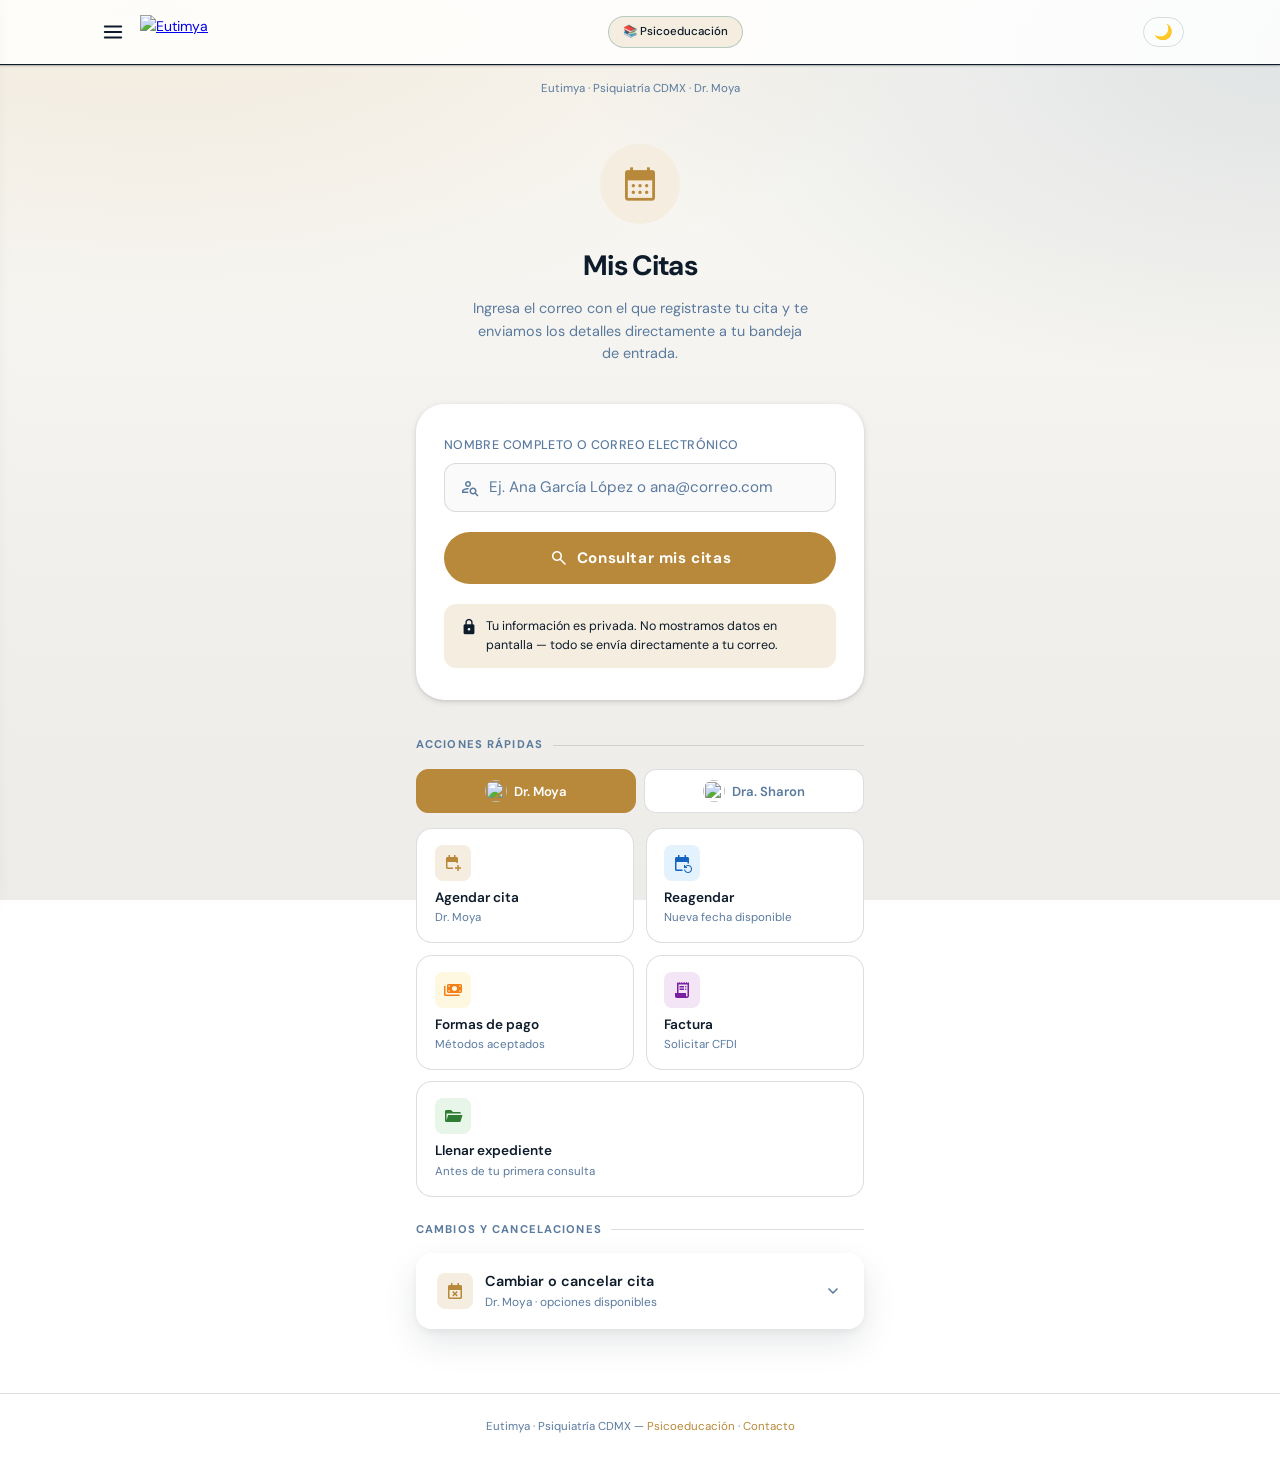
==== commit 8158c9f4: "iOS 26 liquid glass en todas las páginas Aplica a citas, recetasyresumenes, tcci, escalas, confirmar" ====
--- a/citas.html
+++ b/citas.html
@@ -685,7 +685,35 @@
 .top-bar,.sb-header{background:var(--ilg-glass-strong)!important;backdrop-filter:var(--ilg-blur-heavy);-webkit-backdrop-filter:var(--ilg-blur-heavy);border-color:var(--ilg-glass-border)!important;}
 .info-card,.status-card,.doctor-panel{background:var(--ilg-glass)!important;backdrop-filter:var(--ilg-blur);-webkit-backdrop-filter:var(--ilg-blur);border:var(--ilg-glass-border)!important;box-shadow:var(--ilg-shadow-2),var(--ilg-specular)!important;}
 .wa-btn,.info-wa-btn,.link-btn,.menu-btn{transition:transform var(--ilg-dur-spring) var(--ilg-ease-spring),background .2s!important;}
-.wa-btn:active,.info-wa-btn:active,.link-btn:active,.menu-btn:active{transform:scale(1.045);}
+.wa-btn:active,.info-wa-btn:active,.link-btn:active,.menu-btn:active{transform:scale(.96);}
+
+/* ═══ Eutimya iOS 26 — lienzo con profundidad, material definido, esquinas ═══ */
+body{
+  background:
+    radial-gradient(115% 75% at 12% -8%, rgba(184,137,58,.16), transparent 58%),
+    radial-gradient(105% 70% at 102% 4%, rgba(42,74,107,.13), transparent 55%),
+    linear-gradient(180deg,#FBFAF6 0%,#F1F0EC 60%,#EDECE8 100%);
+  background-attachment:fixed;
+}
+[data-theme="dark"] body{
+  background:
+    radial-gradient(115% 75% at 12% -8%, rgba(184,137,58,.20), transparent 58%),
+    radial-gradient(105% 70% at 102% 4%, rgba(66,110,158,.20), transparent 55%),
+    linear-gradient(180deg,#0e1626 0%,#0b1120 60%,#090d18 100%);
+  background-attachment:fixed;
+}
+.info-card,.status-card,.doctor-panel{
+  border:1px solid rgba(255,255,255,.55)!important;
+  box-shadow:0 1px 0 rgba(255,255,255,.7) inset,0 14px 34px rgba(13,27,42,.10),0 3px 10px rgba(13,27,42,.06)!important;
+}
+[data-theme="dark"] .info-card,[data-theme="dark"] .status-card,[data-theme="dark"] .doctor-panel{
+  border:1px solid rgba(255,255,255,.10)!important;
+  box-shadow:0 1px 0 rgba(255,255,255,.06) inset,0 16px 40px rgba(0,0,0,.5),0 3px 10px rgba(0,0,0,.4)!important;
+}
+.sidebar-overlay{backdrop-filter:blur(14px) saturate(140%);-webkit-backdrop-filter:blur(14px) saturate(140%);}
+@supports (corner-shape: squircle){
+  .info-card,.status-card,.doctor-panel,.wa-btn,.info-wa-btn,.link-btn,.sb-item,.top-bar{corner-shape:squircle;}
+}
 </style>
 </head>
 <body>
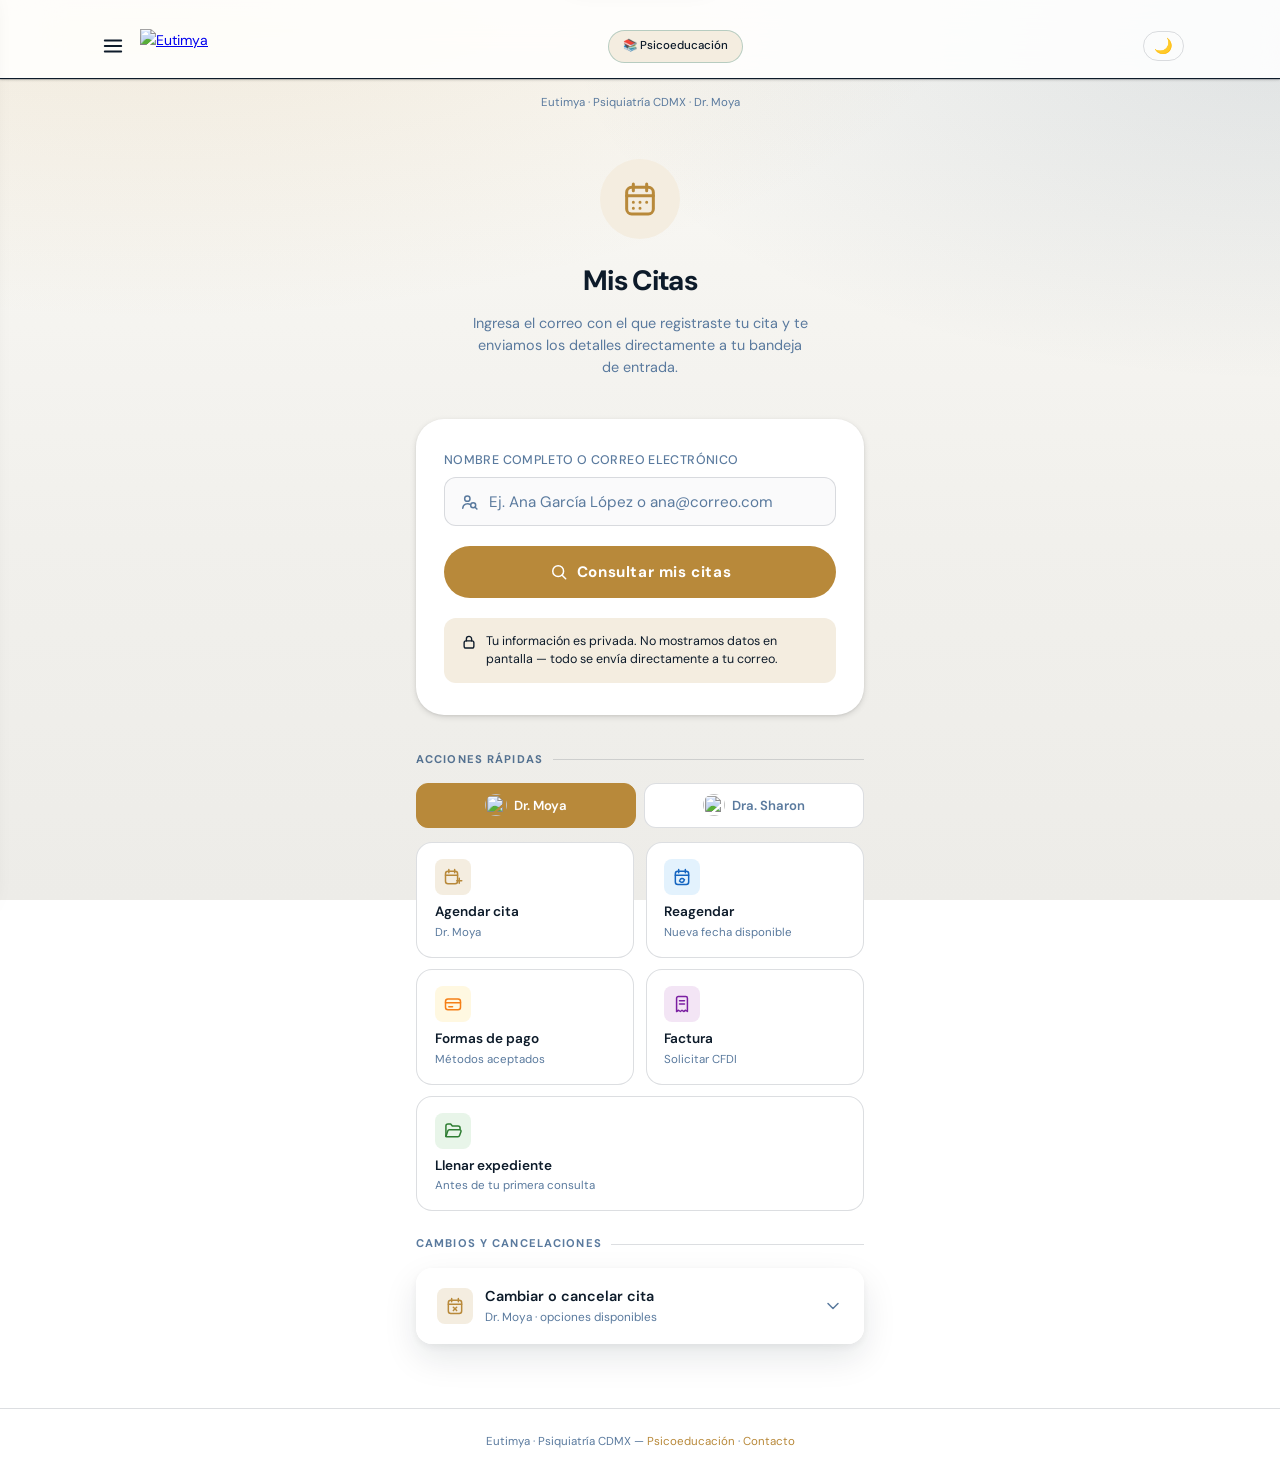
==== commit b6cdf609: "HIG pass 2: SF Symbols, físicas de sheet, vibrancy, view transitions, offline - Iconografía SF Symbo" ====
--- a/citas.html
+++ b/citas.html
@@ -19,9 +19,10 @@
   <link href="https://fonts.googleapis.com/css2?family=Material+Symbols+Outlined:opsz,wght,FILL,GRAD@20..48,100..700,0..1,-50..200" rel="stylesheet">
 
   <link href="https://fonts.googleapis.com/css2?family=Playfair+Display:ital,wght@0,400;0,600;0,700;1,400&family=DM+Sans:ital,opsz,wght@0,9..40,300;0,9..40,400;0,9..40,500;0,9..40,600;0,9..40,700;1,9..40,400&display=swap" rel="stylesheet"/>
-<link rel="stylesheet" href="eutimya-glass.css?v=6"/>
-<link rel="stylesheet" href="glasskit.css?v=6"/>
-<link rel="stylesheet" href="glasskit-eutimya.css?v=6"/>
+<link rel="stylesheet" href="eutimya-glass.css?v=8"/>
+<link rel="stylesheet" href="glasskit.css?v=8"/>
+<link rel="stylesheet" href="glasskit-eutimya.css?v=8"/>
+<script src="eutimya-ios.js?v=2" defer></script>
 <style>
     *, *::before, *::after { box-sizing: border-box; margin: 0; padding: 0; }
 
@@ -63,7 +64,7 @@
 
     html { scroll-behavior: smooth; }
     body {
-      font-family: 'DM Sans', sans-serif;
+      font-family: -apple-system, BlinkMacSystemFont, 'SF Pro Text', 'DM Sans', sans-serif;
       background: var(--md-background);
       color: var(--md-on-background);
       font-size: 14px;
@@ -121,7 +122,7 @@
       display: flex;
       align-items: center;
       gap: 4px;
-      font-family: 'DM Sans', sans-serif;
+      font-family: -apple-system, BlinkMacSystemFont, 'SF Pro Text', 'DM Sans', sans-serif;
     }
     .dark-toggle:hover { border-color: var(--md-primary); color: var(--md-primary); }
     .menu-btn{background:none;border:none;cursor:pointer;padding:6px;border-radius:var(--r-md);display:flex;align-items:center;gap:6px;color:var(--md-on-surface);font-family:inherit;font-size:13px;font-weight:500;transition:background .2s}
@@ -182,7 +183,7 @@
       font-variation-settings: 'FILL' 1;
     }
     .hero h1 {
-      font-family: 'DM Sans', sans-serif;
+      font-family: -apple-system, BlinkMacSystemFont, 'SF Pro Text', 'DM Sans', sans-serif;
       font-size: 1.75rem;
       font-weight: 700;
       color: var(--md-on-background);
@@ -247,7 +248,7 @@
     }
     .field-inner input {
       flex: 1;
-      font-family: 'DM Sans', sans-serif;
+      font-family: -apple-system, BlinkMacSystemFont, 'SF Pro Text', 'DM Sans', sans-serif;
       font-size: .95rem;
       color: var(--md-on-background);
       background: none;
@@ -261,7 +262,7 @@
     /* ── SUBMIT BUTTON ── */
     .btn-primary {
       width: 100%;
-      font-family: 'DM Sans', sans-serif;
+      font-family: -apple-system, BlinkMacSystemFont, 'SF Pro Text', 'DM Sans', sans-serif;
       font-size: .95rem;
       font-weight: 700;
       letter-spacing: .04em;
@@ -380,7 +381,7 @@
     .status-card.not-found p { color: var(--md-on-tertiary-container); }
 
     .btn-retry {
-      font-family: 'DM Sans', sans-serif;
+      font-family: -apple-system, BlinkMacSystemFont, 'SF Pro Text', 'DM Sans', sans-serif;
       font-size: .85rem;
       font-weight: 600;
       padding: .65rem 1.5rem;
@@ -601,7 +602,7 @@
       border-radius: var(--r-md);
       border: 1.5px solid var(--md-outline-variant);
       background: var(--md-surface-lowest);
-      font-family: 'DM Sans', sans-serif;
+      font-family: -apple-system, BlinkMacSystemFont, 'SF Pro Text', 'DM Sans', sans-serif;
       font-size: .82rem;
       font-weight: 600;
       color: var(--md-on-surface-variant);
--- a/eutimya-glass.css
+++ b/eutimya-glass.css
@@ -12,8 +12,8 @@
   /* brand */
   --ilg-accent:#b8893a; --ilg-accent-d:#96702f; --ilg-accent-soft:#F4EDE0;
   --ilg-accent-dim:rgba(184,137,58,.12); --ilg-accent-border:rgba(184,137,58,.28);
-  --ilg-font:'DM Sans','Helvetica Neue',-apple-system,BlinkMacSystemFont,sans-serif;
-  --ilg-font-display:'Playfair Display',Georgia,serif;
+  --ilg-font:-apple-system,BlinkMacSystemFont,'SF Pro Text','DM Sans','Helvetica Neue',sans-serif;
+  --ilg-font-display:ui-serif,'New York','Playfair Display',Georgia,serif;
 
   /* surface + ink (cita.html) */
   --ilg-canvas:#F5F5F7;
@@ -31,7 +31,7 @@
   --ilg-glass-border-strong:1px solid rgba(255,255,255,.92);
   --ilg-blur:saturate(200%) blur(22px);
   --ilg-blur-heavy:saturate(200%) blur(28px);
-  --ilg-specular:inset 0 1px 0 rgba(255,255,255,.65);
+  --ilg-specular:inset 0 1px 0 rgba(255,255,255,.65),inset 0 -1px 0 rgba(13,27,42,.07);
 
   /* radius — concentric scale */
   --ilg-r-pill:980px; --ilg-r-lg:20px; --ilg-r-md:14px; --ilg-r-sm:10px;
@@ -60,7 +60,7 @@
   --ilg-glass-strong:rgba(20,23,32,.80);
   --ilg-glass-border:1px solid rgba(255,255,255,.08);
   --ilg-glass-border-strong:1px solid rgba(255,255,255,.14);
-  --ilg-specular:inset 0 1px 0 rgba(255,255,255,.10);
+  --ilg-specular:inset 0 1px 0 rgba(255,255,255,.10),inset 0 -1px 0 rgba(0,0,0,.35);
   --ilg-pri:#E8EDF4; --ilg-pri-lt:rgba(184,137,58,.16);
   --ilg-shadow-1:0 2px 10px rgba(0,0,0,.35);
   --ilg-shadow-2:0 10px 28px rgba(0,0,0,.45);
@@ -189,3 +189,87 @@
  *          --md-tertiary:var(--ilg-accent); --md-background:var(--ilg-canvas); --md-surface:var(--ilg-canvas);
  *          --md-on-background:var(--ilg-ink); --md-on-surface:var(--ilg-ink); ... }
  */
+
+/* ══ SF-Symbol-like bounce al presionar (SymbolEffect) ══ */
+@keyframes ilgSymbolBounce{0%{transform:scale(1)}38%{transform:scale(1.18)}68%{transform:scale(.94)}100%{transform:scale(1)}}
+a:active .card-icon,button:active .card-icon,.app-card:active .card-icon,
+.module-row:active .module-emoji,.sb-item:active .sb-icon,
+a:active .fab-gem,.fab-gemini:active .fab-gemini-icon,
+.scard:active .scard-icon,.wa-btn:active .material-symbols-outlined{
+  animation:ilgSymbolBounce .45s var(--ilg-ease-spring);
+}
+@media(prefers-reduced-motion:reduce){
+  a:active .card-icon,button:active .card-icon,.app-card:active .card-icon,
+  .module-row:active .module-emoji,.sb-item:active .sb-icon,
+  a:active .fab-gem,.fab-gemini:active .fab-gemini-icon,
+  .scard:active .scard-icon,.wa-btn:active .material-symbols-outlined{animation:none}
+}
+
+/* ══ Datos sensibles enmascarados (tap para revelar, estilo Wallet) ══ */
+.eu-masked{background:rgba(13,27,42,.06);border:1px dashed rgba(13,27,42,.22);border-radius:8px;
+  padding:1px 8px;cursor:pointer;letter-spacing:.08em;font-variant-numeric:tabular-nums;
+  -webkit-user-select:none;user-select:none;transition:background .2s,border-color .2s;}
+.eu-masked:active{background:rgba(184,137,58,.16);}
+.eu-masked.eu-revealed{border-style:solid;border-color:rgba(184,137,58,.4);letter-spacing:normal;}
+[data-theme="dark"] .eu-masked,.dark .eu-masked{background:rgba(255,255,255,.07);border-color:rgba(255,255,255,.22);}
+
+/* ══════════════ HIG pass 2 ══════════════ */
+
+/* Overscroll: la página no rebota entera; el elástico vive en los
+   contenedores que scrollean (sheets, listas) */
+html,body{overscroll-behavior-y:none;}
+#educ-sheet,#pagos-sheet,#ia-sheet,#install-sheet,#ios-sheet,.sidebar,.module-list{
+  overscroll-behavior-y:contain;-webkit-overflow-scrolling:touch;}
+
+/* Sin tap-highlight gris de WebKit: el feedback es el spring + háptica */
+*{-webkit-tap-highlight-color:transparent;}
+
+/* Área segura superior (Dynamic Island / notch): el vidrio pasa por
+   detrás de la hora y la batería en modo standalone */
+.top-bar{padding-top:max(.9rem,env(safe-area-inset-top))!important;}
+.mod-nav{padding-top:env(safe-area-inset-top);}
+
+/* Iconos SF (swap runtime desde Material Symbols) */
+.sf-icon{display:inline-flex;align-items:center;justify-content:center;font-size:inherit;}
+.sf-icon svg{width:1em;height:1em;display:block;}
+
+/* Vibrancy: el texto secundario sobre vidrio mezcla la saturación del
+   fondo en lugar de ser gris opaco. Se desactiva si el usuario pide
+   más contraste. */
+@media (prefers-contrast: no-preference){
+  .card-desc,.module-sub,.sb-sublabel,.greeting-sub,.section-label,
+  .cita-meta,.sc-label,.hub-footer{mix-blend-mode:multiply;}
+  [data-theme="dark"] .card-desc,[data-theme="dark"] .module-sub,
+  [data-theme="dark"] .sb-sublabel,[data-theme="dark"] .greeting-sub,
+  [data-theme="dark"] .section-label,[data-theme="dark"] .hub-footer,
+  .app-card.dark .card-desc,.app-card.teal .card-desc{
+    mix-blend-mode:plus-lighter;}
+}
+
+/* Transiciones espaciales entre páginas (View Transitions API, MPA):
+   la vista nueva entra deslizándose desde la derecha (push) */
+@view-transition{navigation:auto;}
+@media (prefers-reduced-motion: no-preference){
+  ::view-transition-old(root){animation:euVtOut .28s var(--ilg-ease-fluid) both;}
+  ::view-transition-new(root){animation:euVtIn .32s var(--ilg-ease-fluid) both;}
+  @keyframes euVtIn{from{opacity:.4;transform:translateX(24px);}to{opacity:1;transform:none;}}
+  @keyframes euVtOut{from{opacity:1;transform:none;}to{opacity:0;transform:translateX(-14px);}}
+}
+
+/* Dynamic Type: en iOS el tamaño raíz sigue el ajuste de letra del
+   sistema (Ajustes > Pantalla y brillo); todo lo dimensionado en rem
+   escala con él */
+@supports (-webkit-touch-callout: none){
+  html{font:-apple-system-body;}
+}
+
+/* Indicador de modo sin conexión */
+#eu-offline{position:fixed;top:max(10px,env(safe-area-inset-top));left:50%;
+  transform:translate(-50%,-200%);z-index:4000;
+  padding:7px 16px;border-radius:980px;font:600 12.5px var(--ilg-font);
+  color:var(--ilg-ink);background:var(--ilg-glass-strong);
+  backdrop-filter:var(--ilg-blur);-webkit-backdrop-filter:var(--ilg-blur);
+  border:var(--ilg-glass-border);box-shadow:var(--ilg-shadow-2),var(--ilg-specular);
+  transition:transform .45s var(--ilg-ease-spring);pointer-events:none;}
+#eu-offline.on{transform:translate(-50%,0);}
+@supports (corner-shape: squircle){#eu-offline{corner-shape:squircle;}}
